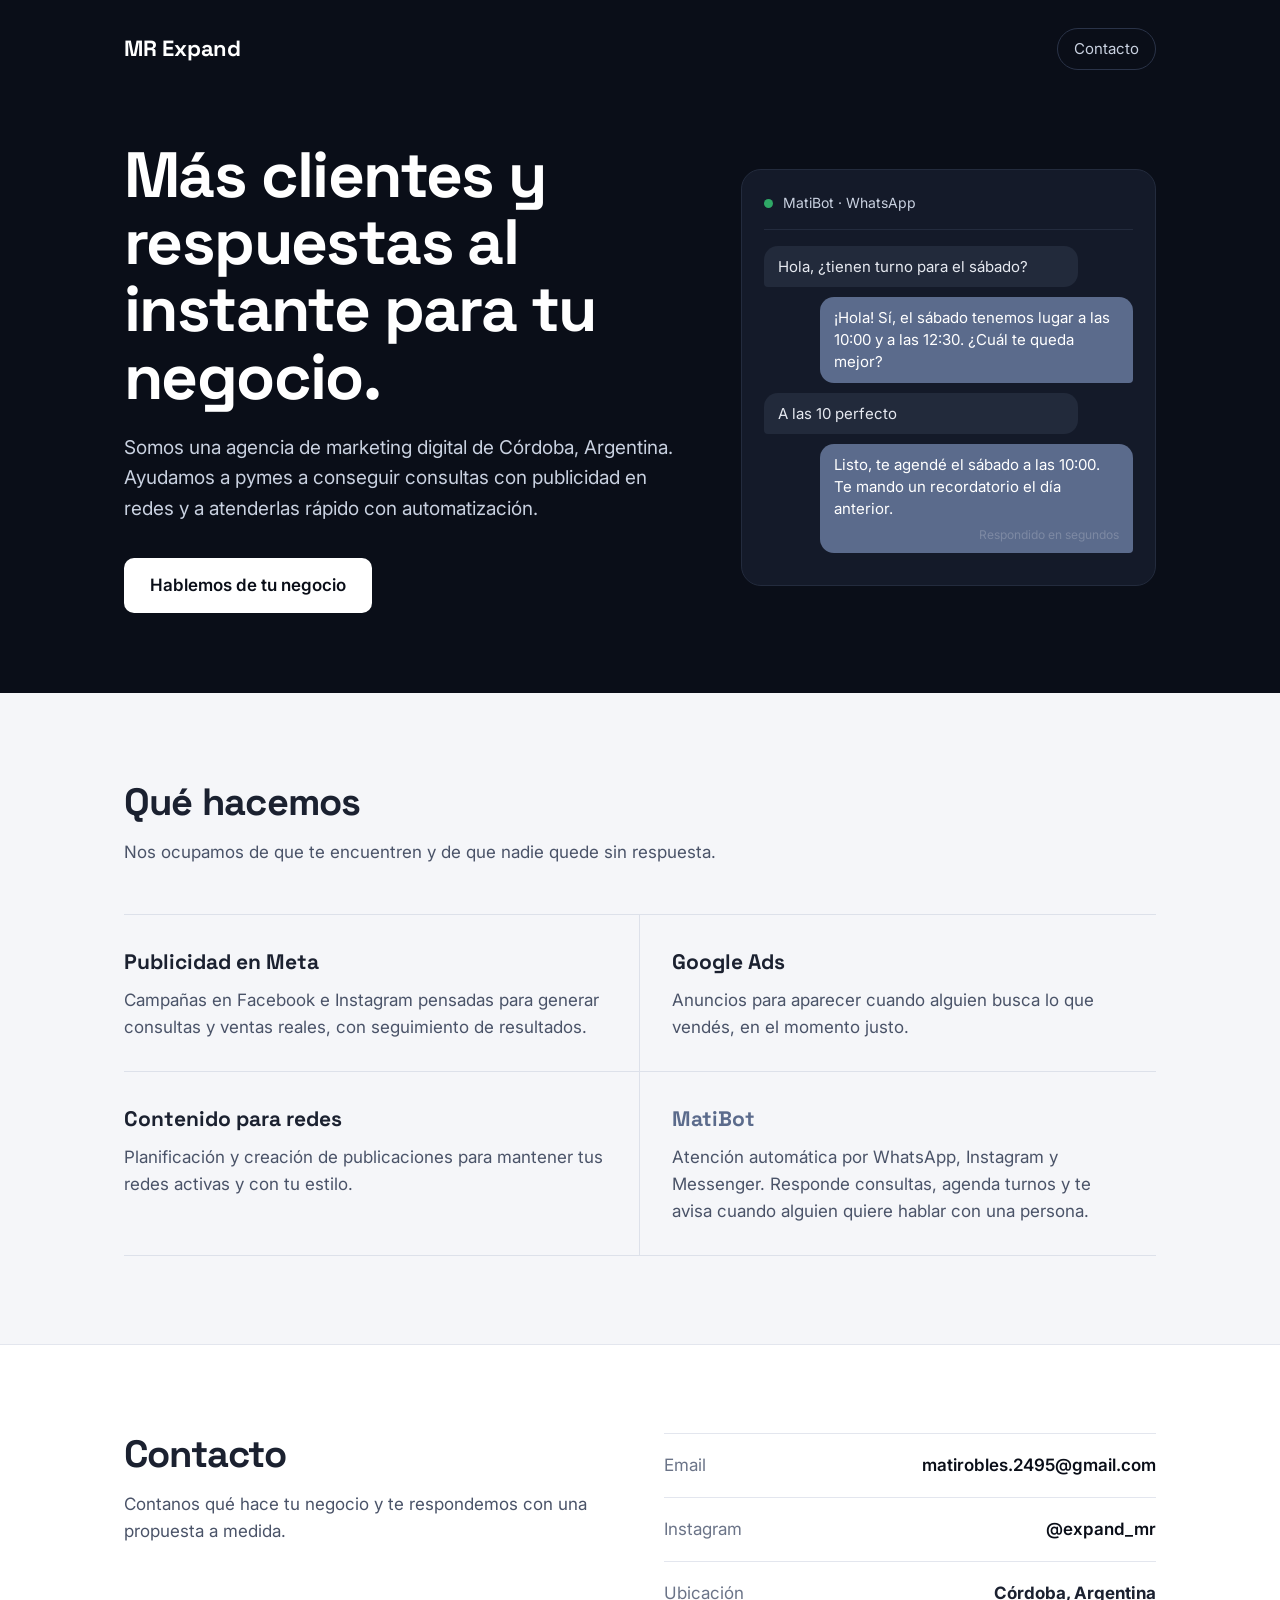
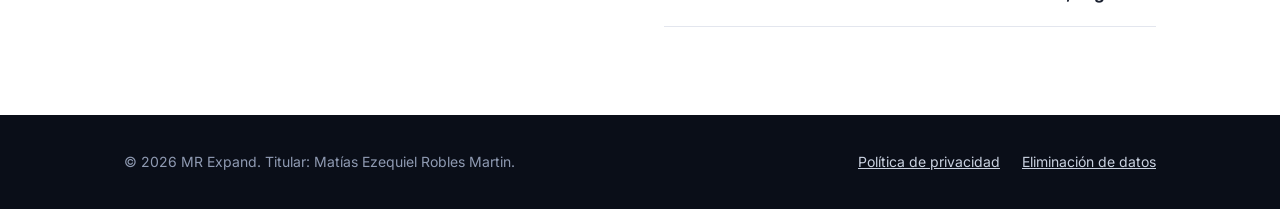
==== index.html @ cd3c4a33 "Rename index (2).html to index.html" ====
<!DOCTYPE html>
<html lang="es">
<head>
<meta charset="UTF-8">
<meta name="viewport" content="width=device-width, initial-scale=1">
<title>MR Expand · Marketing digital y automatización para pymes</title>
<meta name="description" content="MR Expand es una agencia de marketing digital en Córdoba, Argentina. Publicidad en Meta y Google, contenido para redes y MatiBot, atención automática por WhatsApp, Instagram y Messenger.">
<link rel="preconnect" href="https://fonts.googleapis.com">
<link rel="preconnect" href="https://fonts.gstatic.com" crossorigin>
<link href="https://fonts.googleapis.com/css2?family=Space+Grotesk:wght@500;700&family=Inter:wght@400;500;600&display=swap" rel="stylesheet">
<style>
  :root{
    --navy:#0A0E18;
    --navy-2:#141a29;
    --slate:#5B6B8C;
    --mist:#C9D1E0;
    --paper:#F5F6F9;
    --ink:#1B2130;
    --wa:#2FA866;
  }
  *{box-sizing:border-box;margin:0;padding:0}
  html{scroll-behavior:smooth}
  body{font-family:Inter,system-ui,-apple-system,"Segoe UI",sans-serif;color:var(--ink);background:var(--paper);line-height:1.6;font-size:17px}
  a{color:inherit}
  a:focus-visible{outline:2px solid var(--slate);outline-offset:3px;border-radius:4px}
  .wrap{max-width:1080px;margin:0 auto;padding:0 24px}

  /* Hero */
  header{background:var(--navy);color:#fff;padding:28px 0 80px}
  nav{display:flex;justify-content:space-between;align-items:center;margin-bottom:72px}
  .logo{font-family:"Space Grotesk",sans-serif;font-weight:700;font-size:22px;letter-spacing:-.01em;text-decoration:none}
  nav a.cta-small{font-size:15px;text-decoration:none;color:var(--mist);border:1px solid #2a3348;padding:8px 16px;border-radius:999px}
  nav a.cta-small:hover{color:#fff;border-color:var(--slate)}
  .hero{display:grid;grid-template-columns:1.15fr .85fr;gap:56px;align-items:center}
  h1{font-family:"Space Grotesk",sans-serif;font-weight:700;font-size:clamp(38px,5.6vw,64px);line-height:1.05;letter-spacing:-.025em;margin-bottom:22px}
  .lead{color:var(--mist);font-size:19px;max-width:34em;margin-bottom:34px}
  .btn{display:inline-block;background:#fff;color:var(--navy);text-decoration:none;font-weight:600;padding:14px 26px;border-radius:10px}
  .btn:hover{background:var(--mist)}

  /* Chat demo */
  .chat{background:var(--navy-2);border:1px solid #232b3d;border-radius:20px;padding:22px;font-size:15px}
  .chat-head{display:flex;align-items:center;gap:10px;padding-bottom:14px;margin-bottom:16px;border-bottom:1px solid #232b3d;color:var(--mist);font-size:14px}
  .dot{width:9px;height:9px;border-radius:50%;background:var(--wa)}
  .msg{max-width:85%;padding:10px 14px;border-radius:14px;margin-bottom:10px;line-height:1.45}
  .in{background:#222a3b;color:#e6e9f0;border-bottom-left-radius:4px}
  .out{background:var(--slate);color:#fff;margin-left:auto;border-bottom-right-radius:4px}
  .chat small{display:block;color:#7d89a3;font-size:12px;margin-top:6px;text-align:right}

  /* Sections */
  section{padding:88px 0}
  h2{font-family:"Space Grotesk",sans-serif;font-weight:700;font-size:clamp(28px,3.4vw,38px);letter-spacing:-.02em;line-height:1.15;margin-bottom:14px}
  .intro{color:#4a5368;max-width:38em;margin-bottom:48px}
  .services{display:grid;grid-template-columns:repeat(2,1fr);gap:0;border-top:1px solid #dde1ea}
  .service{padding:30px 32px 30px 0;border-bottom:1px solid #dde1ea}
  .service:nth-child(odd){border-right:1px solid #dde1ea}
  .service:nth-child(even){padding-left:32px}
  .service h3{font-family:"Space Grotesk",sans-serif;font-size:21px;font-weight:700;margin-bottom:8px}
  .service p{color:#4a5368;max-width:30em}
  .service.featured h3{color:var(--slate)}

  /* Contact */
  .contact{background:#fff;border-top:1px solid #e3e6ee}
  .contact-grid{display:grid;grid-template-columns:1fr 1fr;gap:48px;align-items:start}
  .channels{list-style:none}
  .channels li{padding:18px 0;border-bottom:1px solid #e3e6ee;display:flex;justify-content:space-between;gap:16px;flex-wrap:wrap}
  .channels li:first-child{border-top:1px solid #e3e6ee}
  .channels span{color:#6b7488}
  .channels a{font-weight:600;text-decoration:none;color:var(--navy)}
  .channels a:hover{text-decoration:underline}

  footer{background:var(--navy);color:#8f9ab2;padding:36px 0;font-size:14px}
  .foot{display:flex;justify-content:space-between;gap:20px;flex-wrap:wrap}
  footer a{color:var(--mist)}
  footer nav{margin:0;gap:22px}

  @media (max-width:820px){
    .hero,.contact-grid{grid-template-columns:1fr}
    .services{grid-template-columns:1fr}
    .service,.service:nth-child(even){padding:26px 0;border-right:none}
    header{padding-bottom:64px}
    nav{margin-bottom:48px}
    section{padding:64px 0}
  }
</style>
</head>
<body>

<header>
  <div class="wrap">
    <nav>
      <a class="logo" href="./">MR Expand</a>
      <a class="cta-small" href="#contacto">Contacto</a>
    </nav>
    <div class="hero">
      <div>
        <h1>Más clientes y respuestas al instante para tu negocio.</h1>
        <p class="lead">Somos una agencia de marketing digital de Córdoba, Argentina. Ayudamos a pymes a conseguir consultas con publicidad en redes y a atenderlas rápido con automatización.</p>
        <a class="btn" href="#contacto">Hablemos de tu negocio</a>
      </div>
      <div class="chat" aria-label="Ejemplo de conversación atendida por MatiBot">
        <div class="chat-head"><span class="dot"></span>MatiBot · WhatsApp</div>
        <div class="msg in">Hola, ¿tienen turno para el sábado?</div>
        <div class="msg out">¡Hola! Sí, el sábado tenemos lugar a las 10:00 y a las 12:30. ¿Cuál te queda mejor?</div>
        <div class="msg in">A las 10 perfecto</div>
        <div class="msg out">Listo, te agendé el sábado a las 10:00. Te mando un recordatorio el día anterior.<small>Respondido en segundos</small></div>
      </div>
    </div>
  </div>
</header>

<main>
  <section id="servicios">
    <div class="wrap">
      <h2>Qué hacemos</h2>
      <p class="intro">Nos ocupamos de que te encuentren y de que nadie quede sin respuesta.</p>
      <div class="services">
        <div class="service">
          <h3>Publicidad en Meta</h3>
          <p>Campañas en Facebook e Instagram pensadas para generar consultas y ventas reales, con seguimiento de resultados.</p>
        </div>
        <div class="service">
          <h3>Google Ads</h3>
          <p>Anuncios para aparecer cuando alguien busca lo que vendés, en el momento justo.</p>
        </div>
        <div class="service">
          <h3>Contenido para redes</h3>
          <p>Planificación y creación de publicaciones para mantener tus redes activas y con tu estilo.</p>
        </div>
        <div class="service featured">
          <h3>MatiBot</h3>
          <p>Atención automática por WhatsApp, Instagram y Messenger. Responde consultas, agenda turnos y te avisa cuando alguien quiere hablar con una persona.</p>
        </div>
      </div>
    </div>
  </section>

  <section class="contact" id="contacto">
    <div class="wrap contact-grid">
      <div>
        <h2>Contacto</h2>
        <p class="intro">Contanos qué hace tu negocio y te respondemos con una propuesta a medida.</p>
      </div>
      <ul class="channels">
        <li><span>Email</span><a href="mailto:matirobles.2495@gmail.com">matirobles.2495@gmail.com</a></li>
        <li><span>Instagram</span><a href="https://www.instagram.com/expand_mr/" target="_blank" rel="noopener">@expand_mr</a></li>
        <li><span>Ubicación</span><strong>Córdoba, Argentina</strong></li>
      </ul>
    </div>
  </section>
</main>

<footer>
  <div class="wrap foot">
    <span>© 2026 MR Expand. Titular: Matías Ezequiel Robles Martin.</span>
    <nav>
      <a href="privacidad.html">Política de privacidad</a>
      <a href="eliminacion-datos.html">Eliminación de datos</a>
    </nav>
  </div>
</footer>

</body>
</html>
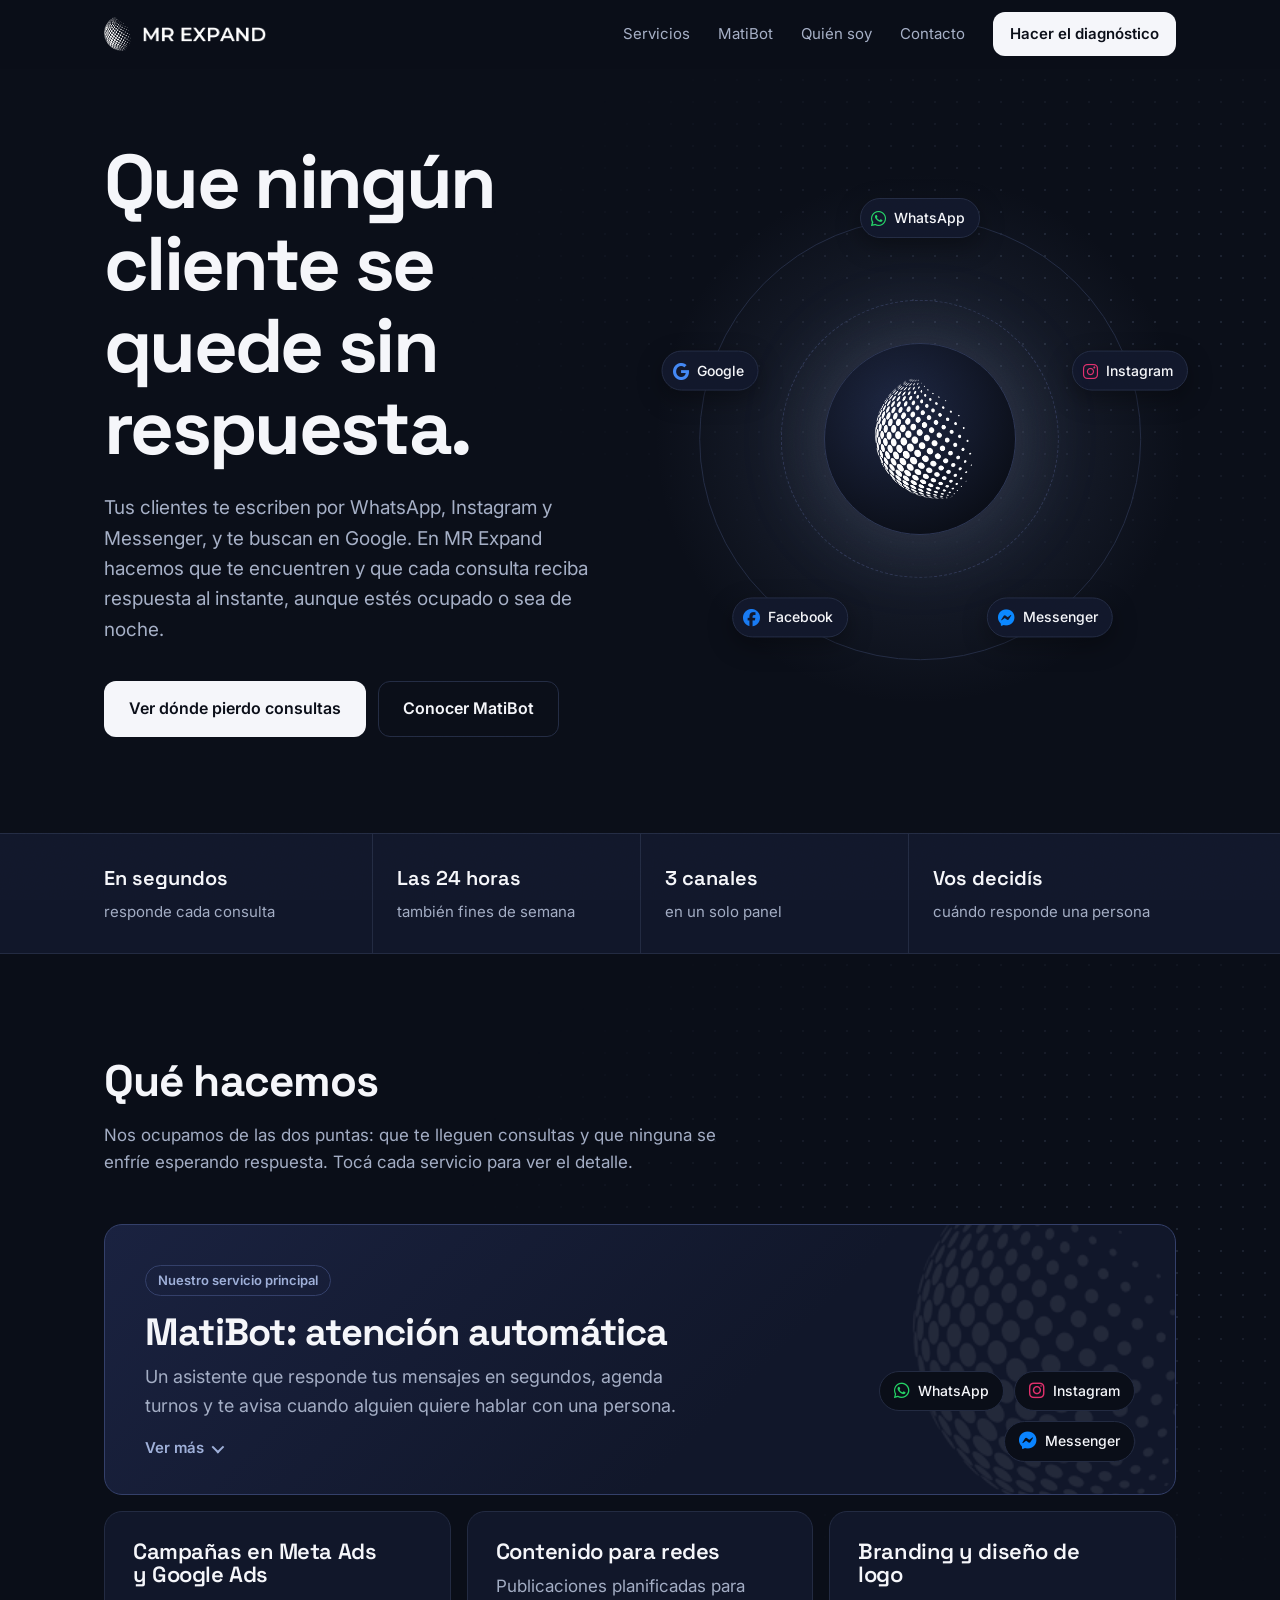
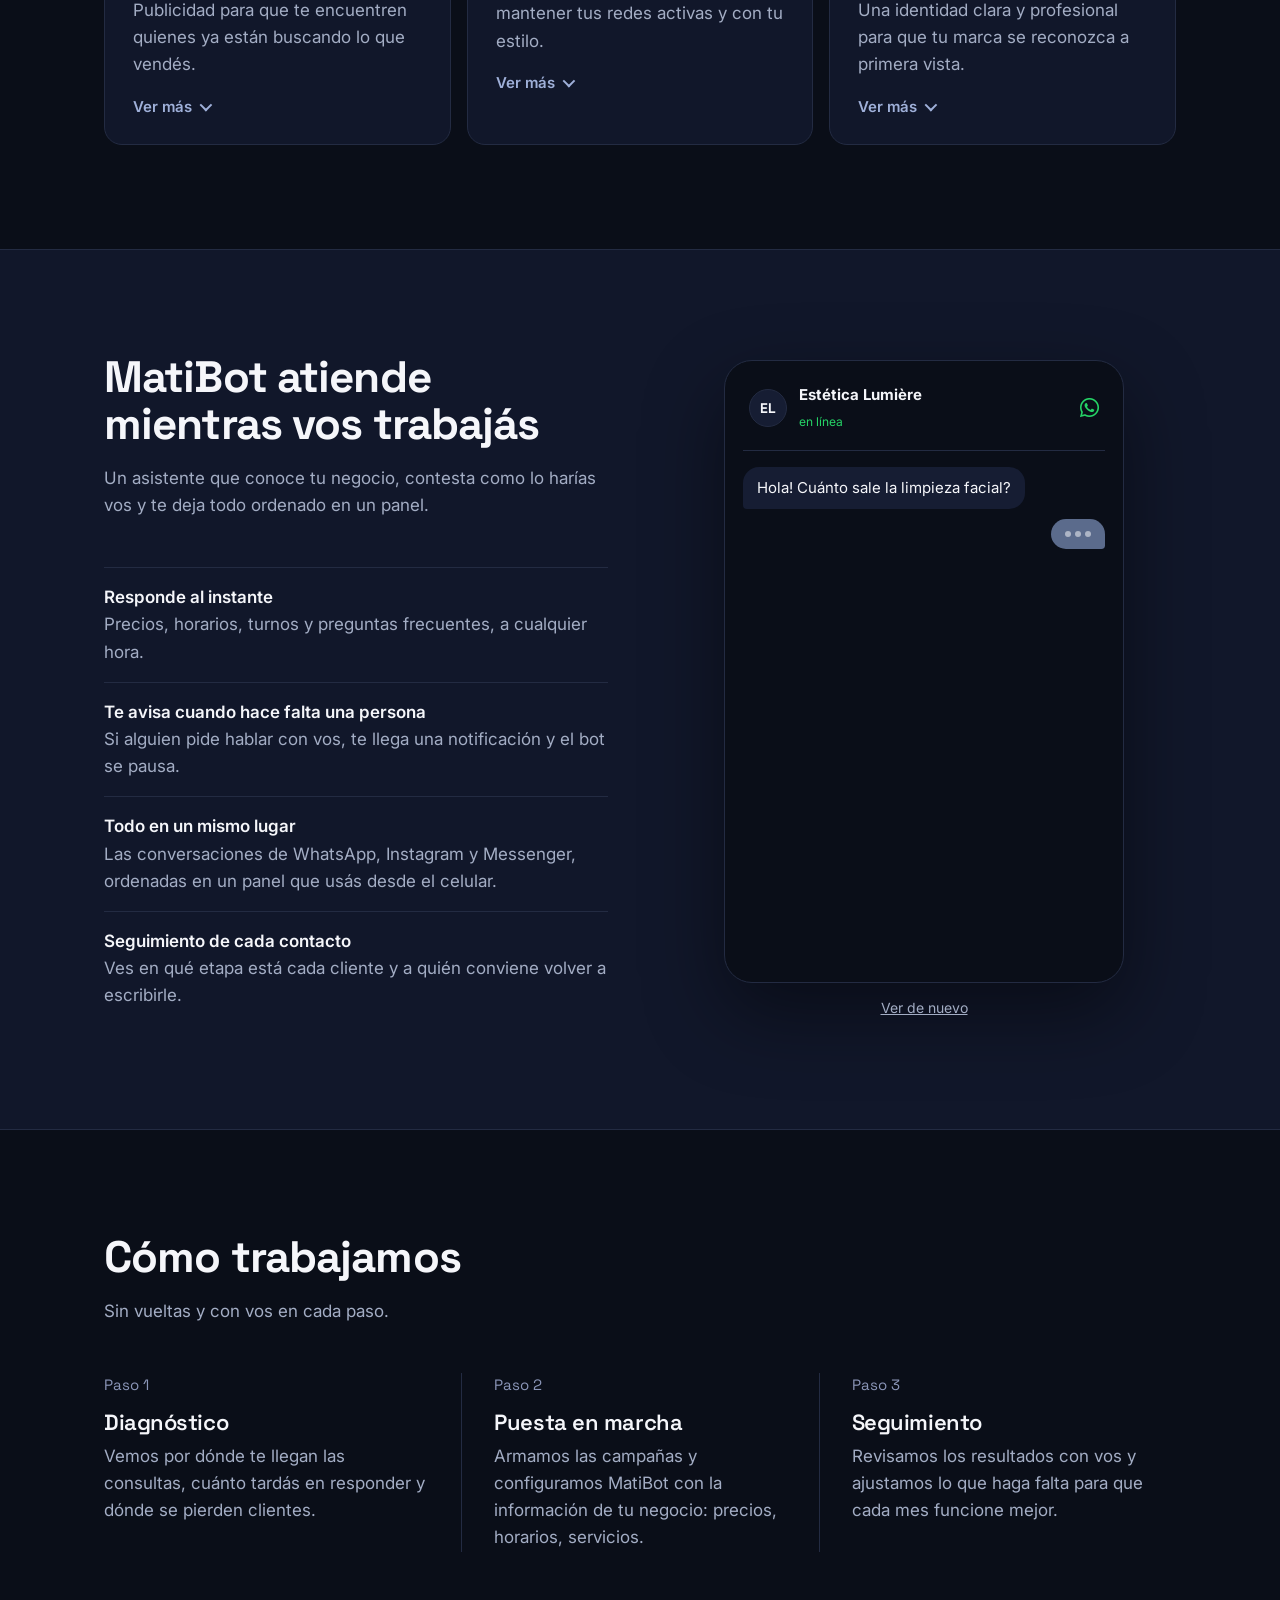
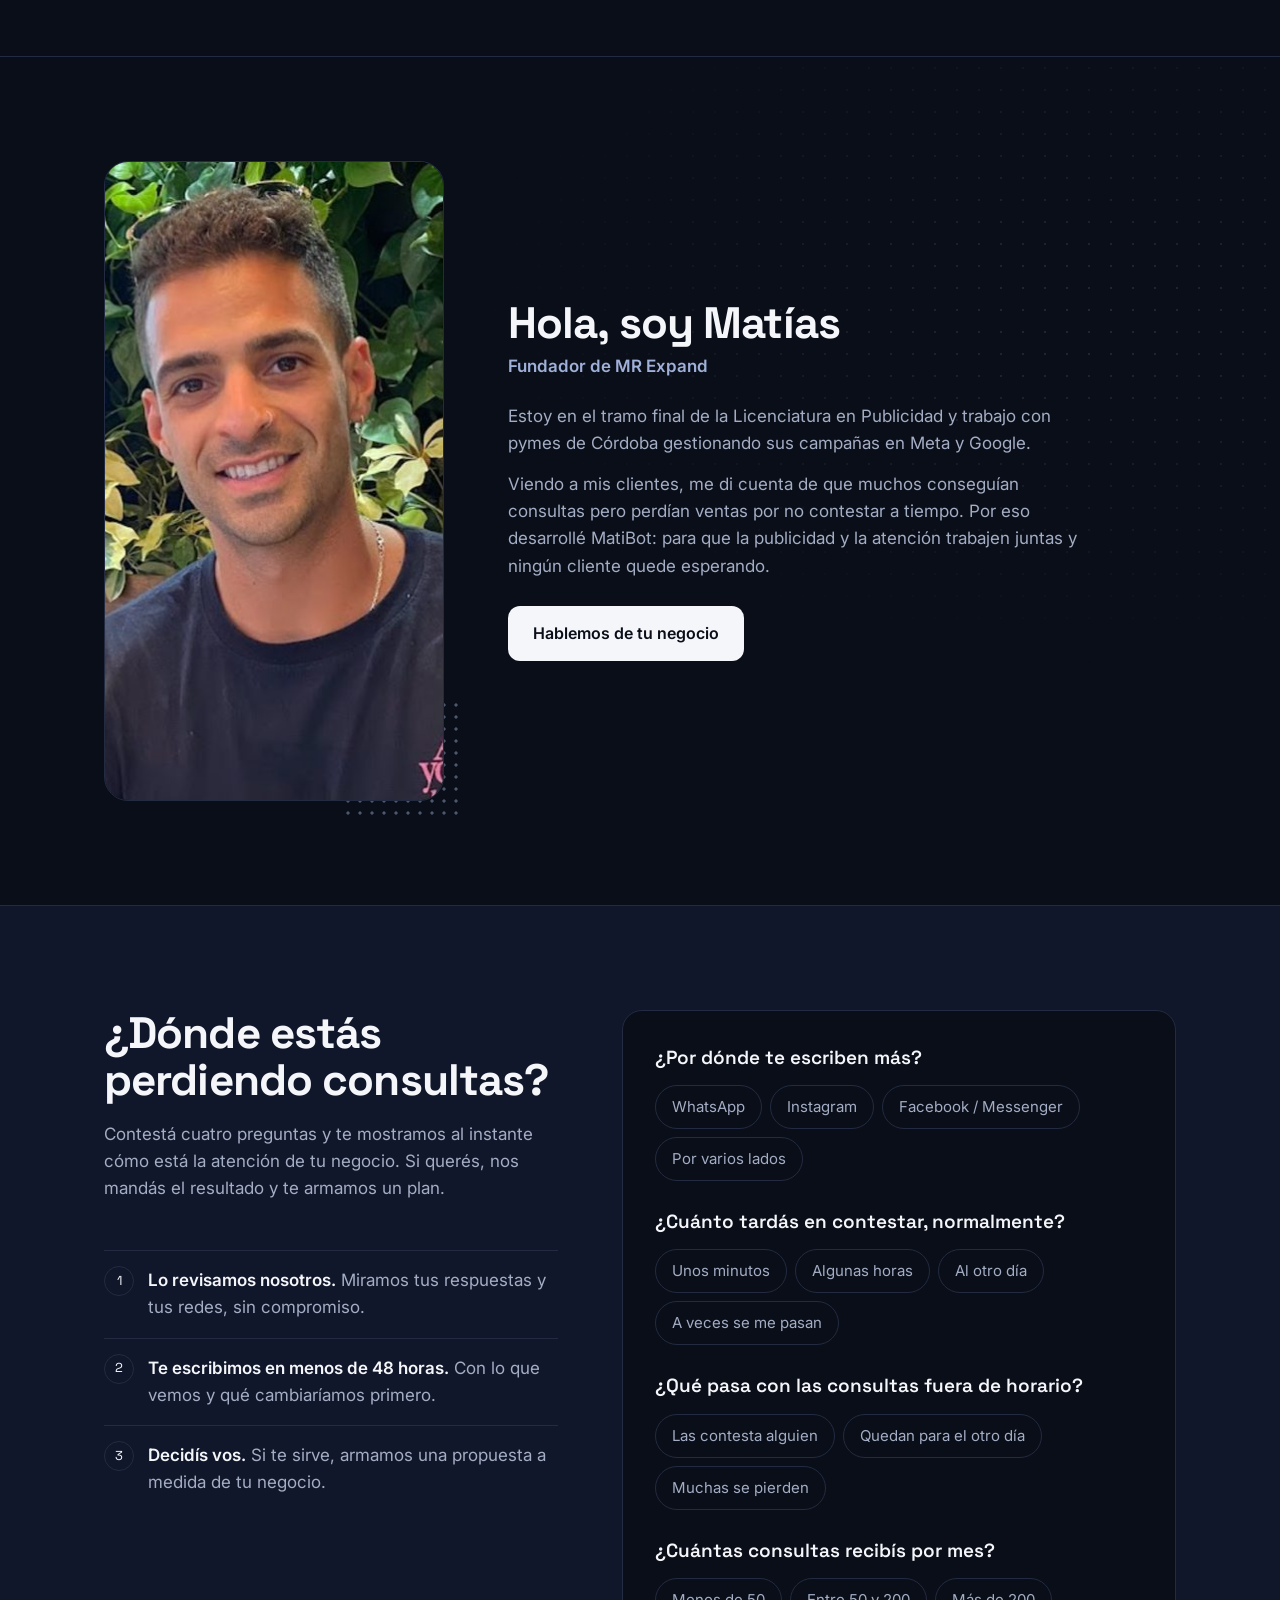
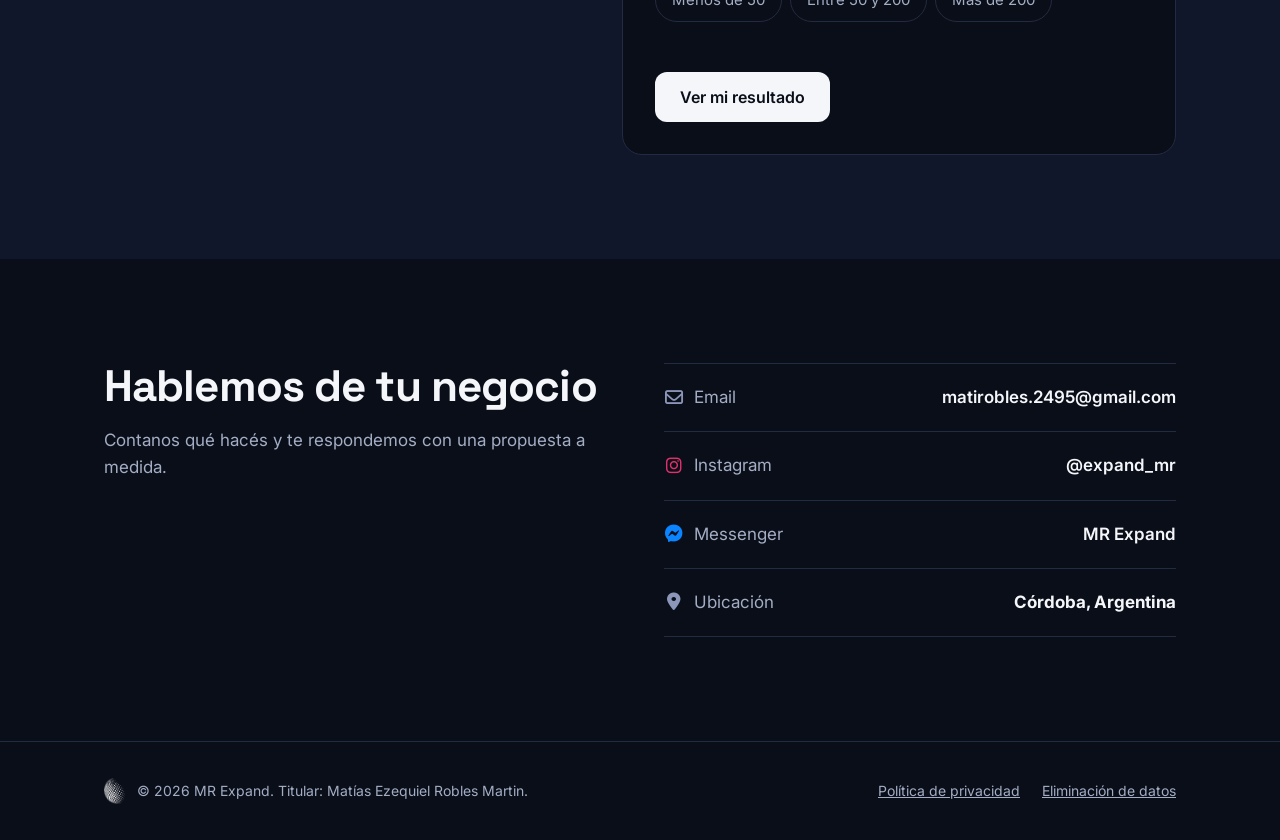
==== commit 3d6a7a19: "Add files via upload" ====
--- a/index.html
+++ b/index.html
@@ -2,162 +2,654 @@
 <html lang="es">
 <head>
 <meta charset="UTF-8">
-<meta name="viewport" content="width=device-width, initial-scale=1">
+<meta name="viewport" content="width=device-width, initial-scale=1, viewport-fit=cover">
 <title>MR Expand · Marketing digital y automatización para pymes</title>
-<meta name="description" content="MR Expand es una agencia de marketing digital en Córdoba, Argentina. Publicidad en Meta y Google, contenido para redes y MatiBot, atención automática por WhatsApp, Instagram y Messenger.">
+<meta name="description" content="MR Expand es una agencia de marketing digital en Córdoba, Argentina. MatiBot, atención automática por WhatsApp, Instagram y Messenger; campañas en Meta Ads y Google Ads; contenido para redes y branding.">
+<meta name="theme-color" content="#0A0E18">
+<link rel="icon" type="image/png" href="[data-uri]">
 <link rel="preconnect" href="https://fonts.googleapis.com">
 <link rel="preconnect" href="https://fonts.gstatic.com" crossorigin>
-<link href="https://fonts.googleapis.com/css2?family=Space+Grotesk:wght@500;700&family=Inter:wght@400;500;600&display=swap" rel="stylesheet">
+<link href="https://fonts.googleapis.com/css2?family=Space+Grotesk:wght@500;600;700&family=Inter:wght@400;500;600&display=swap" rel="stylesheet">
+<link rel="stylesheet" href="https://cdnjs.cloudflare.com/ajax/libs/font-awesome/6.5.2/css/all.min.css" crossorigin="anonymous" referrerpolicy="no-referrer">
 <style>
   :root{
-    --navy:#0A0E18;
-    --navy-2:#141a29;
+    color-scheme: dark;
+    --bg:#0A0E18;
+    --surface:#11172A;
+    --surface-2:#161D33;
+    --line:#232B42;
+    --text:#F5F6FA;
+    --muted:#A3ADC4;
     --slate:#5B6B8C;
-    --mist:#C9D1E0;
-    --paper:#F5F6F9;
-    --ink:#1B2130;
-    --wa:#2FA866;
+    --mist:#8B96B8;
+    --glow:#9FB0D9;
+    --wa:#25D366; --ig:#E1306C; --ms:#0A84FF; --fb:#1877F2; --gg:#4285F4;
+    --display:"Space Grotesk", "Helvetica Neue", Arial, sans-serif;
+    --body:Inter, system-ui, -apple-system, "Segoe UI", Roboto, sans-serif;
   }
   *{box-sizing:border-box;margin:0;padding:0}
-  html{scroll-behavior:smooth}
-  body{font-family:Inter,system-ui,-apple-system,"Segoe UI",sans-serif;color:var(--ink);background:var(--paper);line-height:1.6;font-size:17px}
+  html{scroll-behavior:smooth;scroll-padding-top:80px}
+  body{font-family:var(--body);background:var(--bg);color:var(--text);line-height:1.6;font-size:17px;
+    padding-bottom:env(safe-area-inset-bottom,0px);-webkit-font-smoothing:antialiased;position:relative}
+  /* Textura: grano muy fino sobre toda la página */
+  body::after{content:"";position:fixed;inset:0;pointer-events:none;z-index:100;opacity:.07;mix-blend-mode:overlay;
+    background-image:url("data:image/svg+xml,%3Csvg xmlns='http://www.w3.org/2000/svg' width='220' height='220'%3E%3Cfilter id='n'%3E%3CfeTurbulence type='fractalNoise' baseFrequency='.85' numOctaves='3' stitchTiles='stitch'/%3E%3CfeColorMatrix values='0 0 0 0 1 0 0 0 0 1 0 0 0 0 1 0 0 0 .9 0'/%3E%3C/filter%3E%3Crect width='100%25' height='100%25' filter='url(%23n)'/%3E%3C/svg%3E")}
+  /* Textura: trama de puntos, como el globo del logo */
+  .dots{position:relative}
+  .dots::before{content:"";position:absolute;inset:0;pointer-events:none;
+    background-image:radial-gradient(rgba(159,176,217,.16) 1px, transparent 1.3px);background-size:22px 22px;
+    -webkit-mask-image:radial-gradient(ellipse 70% 60% at 85% 30%, #000 0%, transparent 70%);
+            mask-image:radial-gradient(ellipse 70% 60% at 85% 30%, #000 0%, transparent 70%)}
+  .dots > .wrap{position:relative}
   a{color:inherit}
-  a:focus-visible{outline:2px solid var(--slate);outline-offset:3px;border-radius:4px}
-  .wrap{max-width:1080px;margin:0 auto;padding:0 24px}
+  :focus-visible{outline:2px solid var(--glow);outline-offset:3px;border-radius:6px}
+  .wrap{max-width:1120px;margin:0 auto;padding:0 24px}
+  h1,h2,h3{font-family:var(--display);letter-spacing:-.02em;line-height:1.08}
+  h2{font-size:clamp(30px,3.8vw,44px);font-weight:700;margin-bottom:16px;max-width:18ch}
+  .intro{color:var(--muted);max-width:36em;margin-bottom:48px}
+  section{padding:104px 0}
+
+  .btn{display:inline-flex;align-items:center;gap:10px;font-weight:600;font-size:16px;text-decoration:none;
+    padding:14px 24px;border-radius:12px;border:1px solid transparent;cursor:pointer;font-family:var(--body)}
+  .btn-primary{background:var(--text);color:var(--bg)}
+  .btn-primary:hover{background:#DCE2EF}
+  .btn-ghost{border-color:var(--line);color:var(--text);background:transparent}
+  .btn-ghost:hover{border-color:var(--mist)}
+
+  /* Barra superior */
+  .top{position:sticky;top:0;z-index:20;background:rgba(10,14,24,.82);backdrop-filter:blur(12px);
+    -webkit-backdrop-filter:blur(12px);border-bottom:1px solid transparent;padding-top:env(safe-area-inset-top,0px)}
+  .top.scrolled{border-bottom-color:var(--line)}
+  .top .wrap{display:flex;align-items:center;justify-content:space-between;height:68px;gap:20px}
+  .logo{display:flex;align-items:center;gap:12px;text-decoration:none}
+  .logo .g{height:34px;width:auto}
+  .logo .w{height:15px;width:auto}
+  .menu{display:flex;align-items:center;gap:28px;font-size:15px}
+  .menu a{text-decoration:none;color:var(--muted)}
+  .menu a:hover{color:var(--text)}
+  .menu .btn{padding:9px 16px;font-size:15px;color:var(--bg)}
+  @media (max-width:820px){.menu a:not(.btn){display:none}}
+  @media (max-width:420px){.logo .w{display:none}}
 
   /* Hero */
-  header{background:var(--navy);color:#fff;padding:28px 0 80px}
-  nav{display:flex;justify-content:space-between;align-items:center;margin-bottom:72px}
-  .logo{font-family:"Space Grotesk",sans-serif;font-weight:700;font-size:22px;letter-spacing:-.01em;text-decoration:none}
-  nav a.cta-small{font-size:15px;text-decoration:none;color:var(--mist);border:1px solid #2a3348;padding:8px 16px;border-radius:999px}
-  nav a.cta-small:hover{color:#fff;border-color:var(--slate)}
-  .hero{display:grid;grid-template-columns:1.15fr .85fr;gap:56px;align-items:center}
-  h1{font-family:"Space Grotesk",sans-serif;font-weight:700;font-size:clamp(38px,5.6vw,64px);line-height:1.05;letter-spacing:-.025em;margin-bottom:22px}
-  .lead{color:var(--mist);font-size:19px;max-width:34em;margin-bottom:34px}
-  .btn{display:inline-block;background:#fff;color:var(--navy);text-decoration:none;font-weight:600;padding:14px 26px;border-radius:10px}
-  .btn:hover{background:var(--mist)}
-
-  /* Chat demo */
-  .chat{background:var(--navy-2);border:1px solid #232b3d;border-radius:20px;padding:22px;font-size:15px}
-  .chat-head{display:flex;align-items:center;gap:10px;padding-bottom:14px;margin-bottom:16px;border-bottom:1px solid #232b3d;color:var(--mist);font-size:14px}
-  .dot{width:9px;height:9px;border-radius:50%;background:var(--wa)}
-  .msg{max-width:85%;padding:10px 14px;border-radius:14px;margin-bottom:10px;line-height:1.45}
-  .in{background:#222a3b;color:#e6e9f0;border-bottom-left-radius:4px}
-  .out{background:var(--slate);color:#fff;margin-left:auto;border-bottom-right-radius:4px}
-  .chat small{display:block;color:#7d89a3;font-size:12px;margin-top:6px;text-align:right}
-
-  /* Sections */
-  section{padding:88px 0}
-  h2{font-family:"Space Grotesk",sans-serif;font-weight:700;font-size:clamp(28px,3.4vw,38px);letter-spacing:-.02em;line-height:1.15;margin-bottom:14px}
-  .intro{color:#4a5368;max-width:38em;margin-bottom:48px}
-  .services{display:grid;grid-template-columns:repeat(2,1fr);gap:0;border-top:1px solid #dde1ea}
-  .service{padding:30px 32px 30px 0;border-bottom:1px solid #dde1ea}
-  .service:nth-child(odd){border-right:1px solid #dde1ea}
-  .service:nth-child(even){padding-left:32px}
-  .service h3{font-family:"Space Grotesk",sans-serif;font-size:21px;font-weight:700;margin-bottom:8px}
-  .service p{color:#4a5368;max-width:30em}
-  .service.featured h3{color:var(--slate)}
-
-  /* Contact */
-  .contact{background:#fff;border-top:1px solid #e3e6ee}
-  .contact-grid{display:grid;grid-template-columns:1fr 1fr;gap:48px;align-items:start}
+  .hero{padding:72px 0 96px;overflow:hidden}
+  .hero .wrap{display:grid;grid-template-columns:1fr 1fr;gap:48px;align-items:center}
+  .hero h1{font-size:clamp(42px,6vw,76px);font-weight:700;margin-bottom:24px;letter-spacing:-.035em}
+  .hero .lead{color:var(--muted);font-size:19px;max-width:30em;margin-bottom:36px}
+  .actions{display:flex;flex-wrap:wrap;gap:12px}
+
+  /* Órbita */
+  .orbit{--s:min(480px,84vw);width:var(--s);height:var(--s);position:relative;margin:0 auto}
+  .orbit::before{content:"";position:absolute;inset:-15%;border-radius:50%;
+    background:radial-gradient(circle, rgba(91,107,140,.28), transparent 60%)}
+  .ring{position:absolute;top:50%;left:50%;border:1px solid var(--line);border-radius:50%;transform:translate(-50%,-50%)}
+  .ring.r1{width:58%;height:58%;border-style:dashed;border-color:#2C3552}
+  .ring.r2{width:92%;height:92%}
+  .spin{position:absolute;inset:0;animation:spin 70s linear infinite}
+  .sat{position:absolute;top:50%;left:50%;width:0;height:0;
+    transform:rotate(var(--a)) translateX(calc(var(--s) * .46)) rotate(calc(var(--a) * -1))}
+  .keep{position:absolute;width:0;height:0;animation:spin 70s linear infinite reverse}
+  .chip{position:absolute;transform:translate(-50%,-50%);display:flex;align-items:center;gap:8px;white-space:nowrap;
+    background:var(--surface);border:1px solid var(--line);border-radius:999px;padding:8px 14px 8px 10px;
+    font-size:14px;font-weight:500;box-shadow:0 8px 24px rgba(0,0,0,.35)}
+  .chip i{color:var(--c);font-size:17px}
+  .hub{position:absolute;top:50%;left:50%;transform:translate(-50%,-50%);width:40%;aspect-ratio:1;border-radius:50%;
+    display:grid;place-items:center;background:radial-gradient(circle at 40% 35%, #1E2742, var(--bg) 75%);
+    border:1px solid #2C3552;box-shadow:0 0 90px rgba(159,176,217,.2)}
+  .hub img{width:52%;height:auto;margin-left:4%}
+  .pulse{position:absolute;top:50%;left:50%;width:40%;aspect-ratio:1;border-radius:50%;border:1px solid var(--glow);
+    transform:translate(-50%,-50%);opacity:0;animation:pulse 4s ease-out infinite}
+  @keyframes spin{to{transform:rotate(360deg)}}
+  @keyframes pulse{0%{opacity:.5;width:40%}100%{opacity:0;width:72%}}
+
+  /* Franja */
+  .facts{border-top:1px solid var(--line);border-bottom:1px solid var(--line);background:var(--surface)}
+  .facts .wrap{display:grid;grid-template-columns:repeat(4,1fr)}
+  .fact{padding:28px 24px;border-left:1px solid var(--line)}
+  .fact:first-child{border-left:none;padding-left:0}
+  .fact b{display:block;font-family:var(--display);font-size:20px;font-weight:600;margin-bottom:4px}
+  .fact span{color:var(--muted);font-size:15px}
+
+  /* Servicios */
+  .services{display:grid;grid-template-columns:repeat(3,1fr);gap:16px}
+  .service{background:var(--surface);border:1px solid var(--line);border-radius:18px}
+  .service[open]{border-color:#34406A}
+  .service summary{list-style:none;cursor:pointer;padding:28px 28px 24px;display:block;position:relative}
+  .service summary::-webkit-details-marker{display:none}
+  .service h3{font-size:22px;font-weight:600;margin-bottom:10px;padding-right:32px}
+  .service summary p{color:var(--muted)}
+  .more{display:inline-flex;align-items:center;gap:8px;margin-top:16px;color:var(--glow);font-weight:600;font-size:15px}
+  .more::after{content:"";width:7px;height:7px;border-right:2px solid currentColor;border-bottom:2px solid currentColor;
+    transform:rotate(45deg) translateY(-2px);transition:transform .25s}
+  .service[open] .more::after{transform:rotate(-135deg) translate(-2px,0)}
+  .service[open] .more span::before{content:"Ver menos"}
+  .service:not([open]) .more span::before{content:"Ver más"}
+  .detail{padding:0 28px 28px;color:var(--muted);border-top:1px solid var(--line);margin:0 28px;padding:22px 0 28px}
+  .detail p{margin-bottom:18px}
+  .nets{display:flex;flex-wrap:wrap;gap:10px}
+  .net{display:inline-flex;align-items:center;gap:8px;padding:8px 14px;border:1px solid var(--line);border-radius:999px;
+    background:var(--bg);color:var(--text);font-size:14px;font-weight:500}
+  .net i{font-size:18px;color:var(--c)}
+  .net.plain{color:var(--muted)}
+  .service.star{grid-column:1 / -1;background:linear-gradient(135deg,#1A2240 0%, var(--surface) 60%);border-color:#34406A;
+    position:relative;overflow:hidden}
+  .service.star::before{content:"";position:absolute;right:-60px;top:-60px;width:360px;height:360px;pointer-events:none;
+    background:url("[data-uri]") no-repeat center/contain;opacity:.08}
+  .service.star summary{padding:40px 40px 32px;display:grid;grid-template-columns:1.2fr .8fr;gap:32px;align-items:end}
+  .service.star h3{font-size:clamp(28px,3.2vw,38px);font-weight:700}
+  .service.star summary p{font-size:18px;max-width:34em}
+  .badge{display:inline-block;font-size:13px;font-weight:600;color:var(--glow);border:1px solid #34406A;border-radius:999px;
+    padding:4px 12px;margin-bottom:16px}
+  .star .nets{justify-content:flex-end}
+  .service.star .detail{margin:0 40px}
+
+  /* MatiBot */
+  .bot{background:var(--surface);border-top:1px solid var(--line);border-bottom:1px solid var(--line)}
+  .bot .wrap{display:grid;grid-template-columns:1fr 1fr;gap:64px;align-items:center}
+  .features{list-style:none;margin-top:8px}
+  .features li{padding:16px 0;border-top:1px solid var(--line);color:var(--muted)}
+  .features li b{color:var(--text);font-weight:600;display:block}
+  .phone{background:var(--bg);border:1px solid var(--line);border-radius:28px;padding:18px;max-width:400px;margin:0 auto;
+    box-shadow:0 30px 80px rgba(0,0,0,.45)}
+  .phone-head{display:flex;align-items:center;gap:12px;padding:4px 6px 16px;border-bottom:1px solid var(--line);margin-bottom:16px}
+  .avatar{width:38px;height:38px;border-radius:50%;background:var(--surface-2);display:grid;place-items:center;
+    font-family:var(--display);font-weight:700;font-size:14px;border:1px solid var(--line)}
+  .phone-head b{display:block;font-size:15px}
+  .phone-head small{color:var(--wa);font-size:12px}
+  .phone-head .fa-whatsapp{margin-left:auto;color:var(--wa);font-size:22px}
+  .thread{min-height:340px;display:flex;flex-direction:column;gap:10px;font-size:15px}
+  .msg{max-width:84%;padding:10px 14px;border-radius:16px;line-height:1.45}
+  .msg.in{background:var(--surface-2);border-bottom-left-radius:4px;align-self:flex-start}
+  .msg.out{background:var(--slate);border-bottom-right-radius:4px;align-self:flex-end}
+  .msg.note{align-self:center;background:transparent;border:1px dashed #3A4566;color:var(--muted);font-size:13px;text-align:center}
+  .typing{align-self:flex-end;display:flex;gap:4px;padding:12px 14px;background:var(--slate);border-radius:16px;border-bottom-right-radius:4px}
+  .typing i{width:6px;height:6px;border-radius:50%;background:#fff;opacity:.5;animation:blink 1s infinite}
+  .typing i:nth-child(2){animation-delay:.15s}.typing i:nth-child(3){animation-delay:.3s}
+  @keyframes blink{50%{opacity:1}}
+  .js .thread .msg{opacity:0;transform:translateY(6px);transition:opacity .35s, transform .35s}
+  .js .thread .msg.show{opacity:1;transform:none}
+  .replay{display:block;margin:14px auto 0;background:none;border:none;color:var(--muted);font:inherit;font-size:14px;cursor:pointer;text-decoration:underline}
+
+  /* Proceso */
+  .steps{display:grid;grid-template-columns:repeat(3,1fr)}
+  .step{padding:0 32px 0 0}
+  .step + .step{padding-left:32px;border-left:1px solid var(--line)}
+  .step em{font-style:normal;font-family:var(--display);color:var(--mist);font-size:15px;display:block;margin-bottom:14px}
+  .step h3{font-size:22px;font-weight:600;margin-bottom:8px}
+  .step p{color:var(--muted)}
+
+  /* Fundador */
+  .founder{border-top:1px solid var(--line)}
+  .founder .wrap{display:grid;grid-template-columns:340px 1fr;gap:64px;align-items:center}
+  .portrait{position:relative;width:100%;max-width:340px}
+  .portrait img{display:block;width:100%;aspect-ratio:1;object-fit:cover;border-radius:24px;border:1px solid var(--line)}
+  .portrait::after{content:"";position:absolute;right:-18px;bottom:-18px;width:120px;height:120px;z-index:-1;
+    background-image:radial-gradient(rgba(159,176,217,.45) 1.4px, transparent 1.8px);background-size:12px 12px}
+  .founder h2{margin-bottom:6px}
+  .role{color:var(--glow);font-weight:600;margin-bottom:22px}
+  .founder p.bio{color:var(--muted);max-width:34em;margin-bottom:14px}
+  .founder .actions{margin-top:26px}
+
+  /* Diagnóstico */
+  .diag{background:var(--surface);border-top:1px solid var(--line)}
+  .diag .wrap{display:grid;grid-template-columns:.9fr 1.1fr;gap:64px;align-items:start}
+  .after{list-style:none;margin-top:8px;counter-reset:a}
+  .after li{counter-increment:a;padding:16px 0 16px 44px;border-top:1px solid var(--line);position:relative;color:var(--muted)}
+  .after li::before{content:counter(a);position:absolute;left:0;top:15px;width:28px;height:28px;border-radius:50%;
+    border:1px solid var(--line);display:grid;place-items:center;font-size:13px;color:var(--text);font-family:var(--display)}
+  .after b{color:var(--text);font-weight:600}
+  .quiz{background:var(--bg);border:1px solid var(--line);border-radius:20px;padding:32px}
+  .q{border:none;margin-bottom:26px}
+  .q legend{font-family:var(--display);font-weight:600;font-size:19px;margin-bottom:12px}
+  .opts{display:flex;flex-wrap:wrap;gap:8px}
+  .opts label{position:relative}
+  .opts input{position:absolute;opacity:0;pointer-events:none}
+  .opts span{display:inline-block;padding:9px 16px;border:1px solid var(--line);border-radius:999px;font-size:15px;cursor:pointer;color:var(--muted)}
+  .opts span:hover{border-color:var(--mist);color:var(--text)}
+  .opts input:checked + span{background:var(--text);color:var(--bg);border-color:var(--text);font-weight:600}
+  .opts input:focus-visible + span{outline:2px solid var(--glow);outline-offset:2px}
+  .field{display:block;margin-bottom:22px}
+  .field span{display:block;font-family:var(--display);font-weight:600;font-size:19px;margin-bottom:10px}
+  .field input{width:100%;background:var(--surface);border:1px solid var(--line);border-radius:12px;padding:13px 14px;
+    color:var(--text);font:inherit;font-size:16px}
+  .field input:focus{outline:2px solid var(--glow);outline-offset:1px}
+  .err{color:#F0A0A0;font-size:14px;margin:-6px 0 16px;min-height:1em}
+  .result{display:none;margin-top:8px;border-top:1px solid var(--line);padding-top:24px}
+  .result.on{display:block}
+  .result h3{font-size:24px;font-weight:600;margin-bottom:10px}
+  .result p{color:var(--muted);margin-bottom:20px}
+  .meter{height:8px;border-radius:99px;background:var(--surface-2);overflow:hidden;margin-bottom:18px}
+  .meter i{display:block;height:100%;width:0;border-radius:99px;background:linear-gradient(90deg,var(--slate),var(--glow));transition:width .8s ease}
+
+  /* Contacto */
+  .contact .wrap{display:grid;grid-template-columns:1fr 1fr;gap:48px;align-items:start}
   .channels{list-style:none}
-  .channels li{padding:18px 0;border-bottom:1px solid #e3e6ee;display:flex;justify-content:space-between;gap:16px;flex-wrap:wrap}
-  .channels li:first-child{border-top:1px solid #e3e6ee}
-  .channels span{color:#6b7488}
-  .channels a{font-weight:600;text-decoration:none;color:var(--navy)}
+  .channels li{display:flex;justify-content:space-between;align-items:center;gap:16px;flex-wrap:wrap;padding:20px 0;border-bottom:1px solid var(--line)}
+  .channels li:first-child{border-top:1px solid var(--line)}
+  .channels span{color:var(--muted);display:inline-flex;align-items:center;gap:10px}
+  .channels span i{font-size:18px;color:var(--c,var(--mist));width:20px;text-align:center}
+  .channels a{font-weight:600;text-decoration:none}
   .channels a:hover{text-decoration:underline}
 
-  footer{background:var(--navy);color:#8f9ab2;padding:36px 0;font-size:14px}
-  .foot{display:flex;justify-content:space-between;gap:20px;flex-wrap:wrap}
-  footer a{color:var(--mist)}
-  footer nav{margin:0;gap:22px}
-
-  @media (max-width:820px){
-    .hero,.contact-grid{grid-template-columns:1fr}
+  footer{border-top:1px solid var(--line);padding:36px 0;font-size:14px;color:var(--muted)}
+  footer .wrap{display:flex;justify-content:space-between;align-items:center;gap:20px;flex-wrap:wrap}
+  footer .brand{display:flex;align-items:center;gap:12px}
+  footer .brand img{height:26px;width:auto}
+  footer nav{display:flex;gap:22px;flex-wrap:wrap}
+  footer a:hover{color:var(--text)}
+
+  @media (max-width:900px){
+    .hero .wrap,.bot .wrap,.diag .wrap,.contact .wrap,.founder .wrap{grid-template-columns:1fr}
+    .hero{padding-top:40px}
+    .orbit{--s:min(420px,88vw)}
+    .facts .wrap{grid-template-columns:1fr 1fr}
+    .fact{padding:22px 18px}
+    .fact:nth-child(odd){border-left:none;padding-left:0}
+    .fact:nth-child(n+3){border-top:1px solid var(--line)}
     .services{grid-template-columns:1fr}
-    .service,.service:nth-child(even){padding:26px 0;border-right:none}
-    header{padding-bottom:64px}
-    nav{margin-bottom:48px}
-    section{padding:64px 0}
+    .service.star summary{grid-template-columns:1fr;padding:28px}
+    .service.star .detail{margin:0 28px}
+    .star .nets{justify-content:flex-start}
+    .steps{grid-template-columns:1fr}
+    .step,.step + .step{padding:24px 0;border-left:none;border-top:1px solid var(--line)}
+    .founder .wrap{gap:40px}
+    .portrait{max-width:300px}
+    section{padding:72px 0}
+    .quiz{padding:24px}
+    .chip{font-size:13px;padding:6px 11px 6px 8px}
+  }
+  @media (prefers-reduced-motion:reduce){
+    html{scroll-behavior:auto}
+    .spin,.keep,.pulse,.typing i{animation:none}
+    .js .thread .msg{transition:none}
   }
 </style>
 </head>
 <body>
 
-<header>
+<header class="top" id="top">
   <div class="wrap">
-    <nav>
-      <a class="logo" href="./">MR Expand</a>
-      <a class="cta-small" href="#contacto">Contacto</a>
+    <a class="logo" href="./" aria-label="MR Expand, inicio">
+      <img class="g" src="[data-uri]" alt="">
+      <img class="w" src="[data-uri]" alt="MR Expand">
+    </a>
+    <nav class="menu" aria-label="Principal">
+      <a href="#servicios">Servicios</a>
+      <a href="#matibot">MatiBot</a>
+      <a href="#nosotros">Quién soy</a>
+      <a href="#contacto">Contacto</a>
+      <a class="btn btn-primary" href="#diagnostico">Hacer el diagnóstico</a>
     </nav>
-    <div class="hero">
-      <div>
-        <h1>Más clientes y respuestas al instante para tu negocio.</h1>
-        <p class="lead">Somos una agencia de marketing digital de Córdoba, Argentina. Ayudamos a pymes a conseguir consultas con publicidad en redes y a atenderlas rápido con automatización.</p>
-        <a class="btn" href="#contacto">Hablemos de tu negocio</a>
-      </div>
-      <div class="chat" aria-label="Ejemplo de conversación atendida por MatiBot">
-        <div class="chat-head"><span class="dot"></span>MatiBot · WhatsApp</div>
-        <div class="msg in">Hola, ¿tienen turno para el sábado?</div>
-        <div class="msg out">¡Hola! Sí, el sábado tenemos lugar a las 10:00 y a las 12:30. ¿Cuál te queda mejor?</div>
-        <div class="msg in">A las 10 perfecto</div>
-        <div class="msg out">Listo, te agendé el sábado a las 10:00. Te mando un recordatorio el día anterior.<small>Respondido en segundos</small></div>
-      </div>
-    </div>
   </div>
 </header>
 
 <main>
-  <section id="servicios">
-    <div class="wrap">
-      <h2>Qué hacemos</h2>
-      <p class="intro">Nos ocupamos de que te encuentren y de que nadie quede sin respuesta.</p>
+  <section class="hero dots" aria-labelledby="titulo">
+    <div class="wrap">
+      <div>
+        <h1 id="titulo">Que ningún cliente se quede sin respuesta.</h1>
+        <p class="lead">Tus clientes te escriben por WhatsApp, Instagram y Messenger, y te buscan en Google. En MR Expand hacemos que te encuentren y que cada consulta reciba respuesta al instante, aunque estés ocupado o sea de noche.</p>
+        <div class="actions">
+          <a class="btn btn-primary" href="#diagnostico">Ver dónde pierdo consultas</a>
+          <a class="btn btn-ghost" href="#matibot">Conocer MatiBot</a>
+        </div>
+      </div>
+
+      <div class="orbit" role="img" aria-label="MR Expand al centro, conectado con WhatsApp, Instagram, Messenger, Facebook y Google">
+        <div class="ring r2"></div>
+        <div class="ring r1"></div>
+        <div class="pulse"></div>
+        <div class="spin" aria-hidden="true">
+          <div class="sat" style="--a:-90deg"><div class="keep"><div class="chip" style="--c:var(--wa)"><i class="fa-brands fa-whatsapp"></i>WhatsApp</div></div></div>
+          <div class="sat" style="--a:-18deg"><div class="keep"><div class="chip" style="--c:var(--ig)"><i class="fa-brands fa-instagram"></i>Instagram</div></div></div>
+          <div class="sat" style="--a:54deg"><div class="keep"><div class="chip" style="--c:var(--ms)"><i class="fa-brands fa-facebook-messenger"></i>Messenger</div></div></div>
+          <div class="sat" style="--a:126deg"><div class="keep"><div class="chip" style="--c:var(--fb)"><i class="fa-brands fa-facebook"></i>Facebook</div></div></div>
+          <div class="sat" style="--a:198deg"><div class="keep"><div class="chip" style="--c:var(--gg)"><i class="fa-brands fa-google"></i>Google</div></div></div>
+        </div>
+        <div class="hub" aria-hidden="true"><img src="[data-uri]" alt=""></div>
+      </div>
+    </div>
+  </section>
+
+  <div class="facts">
+    <div class="wrap">
+      <div class="fact"><b>En segundos</b><span>responde cada consulta</span></div>
+      <div class="fact"><b>Las 24 horas</b><span>también fines de semana</span></div>
+      <div class="fact"><b>3 canales</b><span>en un solo panel</span></div>
+      <div class="fact"><b>Vos decidís</b><span>cuándo responde una persona</span></div>
+    </div>
+  </div>
+
+  <section id="servicios" class="dots" aria-labelledby="t-servicios">
+    <div class="wrap">
+      <h2 id="t-servicios">Qué hacemos</h2>
+      <p class="intro">Nos ocupamos de las dos puntas: que te lleguen consultas y que ninguna se enfríe esperando respuesta. Tocá cada servicio para ver el detalle.</p>
       <div class="services">
-        <div class="service">
-          <h3>Publicidad en Meta</h3>
-          <p>Campañas en Facebook e Instagram pensadas para generar consultas y ventas reales, con seguimiento de resultados.</p>
-        </div>
-        <div class="service">
-          <h3>Google Ads</h3>
-          <p>Anuncios para aparecer cuando alguien busca lo que vendés, en el momento justo.</p>
-        </div>
-        <div class="service">
-          <h3>Contenido para redes</h3>
-          <p>Planificación y creación de publicaciones para mantener tus redes activas y con tu estilo.</p>
-        </div>
-        <div class="service featured">
-          <h3>MatiBot</h3>
-          <p>Atención automática por WhatsApp, Instagram y Messenger. Responde consultas, agenda turnos y te avisa cuando alguien quiere hablar con una persona.</p>
-        </div>
+
+        <details class="service star">
+          <summary>
+            <div>
+              <span class="badge">Nuestro servicio principal</span>
+              <h3>MatiBot: atención automática</h3>
+              <p>Un asistente que responde tus mensajes en segundos, agenda turnos y te avisa cuando alguien quiere hablar con una persona.</p>
+              <span class="more"><span></span></span>
+            </div>
+            <div class="nets" aria-label="Canales">
+              <span class="net" style="--c:var(--wa)"><i class="fa-brands fa-whatsapp"></i>WhatsApp</span>
+              <span class="net" style="--c:var(--ig)"><i class="fa-brands fa-instagram"></i>Instagram</span>
+              <span class="net" style="--c:var(--ms)"><i class="fa-brands fa-facebook-messenger"></i>Messenger</span>
+            </div>
+          </summary>
+          <div class="detail">
+            <p>Lo configuramos con la información de tu negocio: precios, horarios, servicios y la forma en que hablás con tus clientes. Responde preguntas frecuentes, toma datos, agenda turnos y manda recordatorios. Todas las conversaciones quedan ordenadas en un panel que usás desde el celular, y cuando alguien pide hablar con una persona, el bot se pausa y te llega un aviso.</p>
+            <a class="btn btn-ghost" href="#matibot">Ver una conversación de ejemplo</a>
+          </div>
+        </details>
+
+        <details class="service">
+          <summary>
+            <h3>Campañas en Meta Ads y Google Ads</h3>
+            <p>Publicidad para que te encuentren quienes ya están buscando lo que vendés.</p>
+            <span class="more"><span></span></span>
+          </summary>
+          <div class="detail">
+            <p>Armamos y gestionamos campañas pensadas para generar consultas y ventas reales, no solo likes. Definimos el público, creamos los anuncios, medimos los resultados y ajustamos cada semana.</p>
+            <div class="nets">
+              <span class="net" style="--c:var(--fb)"><i class="fa-brands fa-facebook"></i>Facebook</span>
+              <span class="net" style="--c:var(--ig)"><i class="fa-brands fa-instagram"></i>Instagram</span>
+              <span class="net" style="--c:var(--gg)"><i class="fa-brands fa-google"></i>Google</span>
+            </div>
+          </div>
+        </details>
+
+        <details class="service">
+          <summary>
+            <h3>Contenido para redes</h3>
+            <p>Publicaciones planificadas para mantener tus redes activas y con tu estilo.</p>
+            <span class="more"><span></span></span>
+          </summary>
+          <div class="detail">
+            <p>Armamos un calendario de publicaciones, diseñamos las piezas y escribimos los textos, para que tus redes muestren lo que hacés de forma constante y profesional.</p>
+            <div class="nets">
+              <span class="net" style="--c:var(--ig)"><i class="fa-brands fa-instagram"></i>Instagram</span>
+              <span class="net" style="--c:var(--fb)"><i class="fa-brands fa-facebook"></i>Facebook</span>
+            </div>
+          </div>
+        </details>
+
+        <details class="service">
+          <summary>
+            <h3>Branding y diseño de logo</h3>
+            <p>Una identidad clara y profesional para que tu marca se reconozca a primera vista.</p>
+            <span class="more"><span></span></span>
+          </summary>
+          <div class="detail">
+            <p>Diseñamos tu logo y definimos colores y tipografías, con las aplicaciones que vas a usar todos los días: perfil de redes, portadas, tarjetas y plantillas.</p>
+            <div class="nets">
+              <span class="net plain"><i class="fa-solid fa-pen-nib" style="color:var(--glow)"></i>Logo</span>
+              <span class="net plain"><i class="fa-solid fa-palette" style="color:var(--glow)"></i>Colores y tipografías</span>
+              <span class="net plain"><i class="fa-solid fa-id-card" style="color:var(--glow)"></i>Aplicaciones</span>
+            </div>
+          </div>
+        </details>
+
       </div>
     </div>
   </section>
 
-  <section class="contact" id="contacto">
-    <div class="wrap contact-grid">
+  <section class="bot" id="matibot" aria-labelledby="t-bot">
+    <div class="wrap">
       <div>
-        <h2>Contacto</h2>
-        <p class="intro">Contanos qué hace tu negocio y te respondemos con una propuesta a medida.</p>
+        <h2 id="t-bot">MatiBot atiende mientras vos trabajás</h2>
+        <p class="intro">Un asistente que conoce tu negocio, contesta como lo harías vos y te deja todo ordenado en un panel.</p>
+        <ul class="features">
+          <li><b>Responde al instante</b>Precios, horarios, turnos y preguntas frecuentes, a cualquier hora.</li>
+          <li><b>Te avisa cuando hace falta una persona</b>Si alguien pide hablar con vos, te llega una notificación y el bot se pausa.</li>
+          <li><b>Todo en un mismo lugar</b>Las conversaciones de WhatsApp, Instagram y Messenger, ordenadas en un panel que usás desde el celular.</li>
+          <li><b>Seguimiento de cada contacto</b>Ves en qué etapa está cada cliente y a quién conviene volver a escribirle.</li>
+        </ul>
+      </div>
+
+      <div>
+        <div class="phone" aria-label="Ejemplo de conversación atendida por MatiBot">
+          <div class="phone-head">
+            <div class="avatar" aria-hidden="true">EL</div>
+            <div><b>Estética Lumière</b><small>en línea</small></div>
+            <i class="fa-brands fa-whatsapp" aria-hidden="true"></i>
+          </div>
+          <div class="thread" id="thread">
+            <div class="msg in">Hola! Cuánto sale la limpieza facial?</div>
+            <div class="msg out">¡Hola! La limpieza facial profunda sale $25.000 y dura una hora. ¿Querés que te reserve un turno?</div>
+            <div class="msg in">Sí, el sábado a la mañana puede ser?</div>
+            <div class="msg out">El sábado tengo lugar a las 10:00 y a las 11:30. ¿Cuál te queda mejor?</div>
+            <div class="msg in">10 perfecto</div>
+            <div class="msg out">Listo, te agendé el sábado a las 10:00. El viernes te mando un recordatorio.</div>
+            <div class="msg note">23:47 · Respondido en segundos, sin que nadie esté conectado</div>
+          </div>
+        </div>
+        <button class="replay" id="replay" type="button" hidden>Ver de nuevo</button>
+      </div>
+    </div>
+  </section>
+
+  <section aria-labelledby="t-proceso">
+    <div class="wrap">
+      <h2 id="t-proceso">Cómo trabajamos</h2>
+      <p class="intro">Sin vueltas y con vos en cada paso.</p>
+      <div class="steps">
+        <div class="step">
+          <em>Paso 1</em>
+          <h3>Diagnóstico</h3>
+          <p>Vemos por dónde te llegan las consultas, cuánto tardás en responder y dónde se pierden clientes.</p>
+        </div>
+        <div class="step">
+          <em>Paso 2</em>
+          <h3>Puesta en marcha</h3>
+          <p>Armamos las campañas y configuramos MatiBot con la información de tu negocio: precios, horarios, servicios.</p>
+        </div>
+        <div class="step">
+          <em>Paso 3</em>
+          <h3>Seguimiento</h3>
+          <p>Revisamos los resultados con vos y ajustamos lo que haga falta para que cada mes funcione mejor.</p>
+        </div>
+      </div>
+    </div>
+  </section>
+
+  <section class="founder dots" id="nosotros" aria-labelledby="t-founder">
+    <div class="wrap">
+      <div class="portrait"><img src="[data-uri]" alt="Matías Robles, fundador de MR Expand" width="640" height="640" loading="lazy"></div>
+      <div>
+        <h2 id="t-founder">Hola, soy Matías</h2>
+        <p class="role">Fundador de MR Expand</p>
+        <p class="bio">Estoy en el tramo final de la Licenciatura en Publicidad y trabajo con pymes de Córdoba gestionando sus campañas en Meta y Google.</p>
+        <p class="bio">Viendo a mis clientes, me di cuenta de que muchos conseguían consultas pero perdían ventas por no contestar a tiempo. Por eso desarrollé MatiBot: para que la publicidad y la atención trabajen juntas y ningún cliente quede esperando.</p>
+        <div class="actions">
+          <a class="btn btn-primary" href="#contacto">Hablemos de tu negocio</a>
+        </div>
+      </div>
+    </div>
+  </section>
+
+  <section class="diag" id="diagnostico" aria-labelledby="t-diag">
+    <div class="wrap">
+      <div>
+        <h2 id="t-diag">¿Dónde estás perdiendo consultas?</h2>
+        <p class="intro">Contestá cuatro preguntas y te mostramos al instante cómo está la atención de tu negocio. Si querés, nos mandás el resultado y te armamos un plan.</p>
+        <ul class="after" aria-label="Qué pasa después de enviarlo">
+          <li><b>Lo revisamos nosotros.</b> Miramos tus respuestas y tus redes, sin compromiso.</li>
+          <li><b>Te escribimos en menos de 48 horas.</b> Con lo que vemos y qué cambiaríamos primero.</li>
+          <li><b>Decidís vos.</b> Si te sirve, armamos una propuesta a medida de tu negocio.</li>
+        </ul>
+      </div>
+
+      <form class="quiz" id="quiz" novalidate>
+        <fieldset class="q">
+          <legend>¿Por dónde te escriben más?</legend>
+          <div class="opts">
+            <label><input type="radio" name="canal" value="WhatsApp"><span>WhatsApp</span></label>
+            <label><input type="radio" name="canal" value="Instagram"><span>Instagram</span></label>
+            <label><input type="radio" name="canal" value="Facebook / Messenger"><span>Facebook / Messenger</span></label>
+            <label><input type="radio" name="canal" value="Por varios lados"><span>Por varios lados</span></label>
+          </div>
+        </fieldset>
+        <fieldset class="q">
+          <legend>¿Cuánto tardás en contestar, normalmente?</legend>
+          <div class="opts">
+            <label><input type="radio" name="tiempo" value="0" data-t="Unos minutos"><span>Unos minutos</span></label>
+            <label><input type="radio" name="tiempo" value="1" data-t="Algunas horas"><span>Algunas horas</span></label>
+            <label><input type="radio" name="tiempo" value="2" data-t="Al otro día"><span>Al otro día</span></label>
+            <label><input type="radio" name="tiempo" value="3" data-t="A veces se me pasan"><span>A veces se me pasan</span></label>
+          </div>
+        </fieldset>
+        <fieldset class="q">
+          <legend>¿Qué pasa con las consultas fuera de horario?</legend>
+          <div class="opts">
+            <label><input type="radio" name="noche" value="0" data-t="Las contesta alguien"><span>Las contesta alguien</span></label>
+            <label><input type="radio" name="noche" value="2" data-t="Quedan para el otro día"><span>Quedan para el otro día</span></label>
+            <label><input type="radio" name="noche" value="3" data-t="Muchas se pierden"><span>Muchas se pierden</span></label>
+          </div>
+        </fieldset>
+        <fieldset class="q">
+          <legend>¿Cuántas consultas recibís por mes?</legend>
+          <div class="opts">
+            <label><input type="radio" name="volumen" value="0" data-t="Menos de 50"><span>Menos de 50</span></label>
+            <label><input type="radio" name="volumen" value="1" data-t="Entre 50 y 200"><span>Entre 50 y 200</span></label>
+            <label><input type="radio" name="volumen" value="2" data-t="Más de 200"><span>Más de 200</span></label>
+          </div>
+        </fieldset>
+        <p class="err" id="err" role="alert"></p>
+        <button class="btn btn-primary" type="submit">Ver mi resultado</button>
+
+        <div class="result" id="result" aria-live="polite">
+          <div class="meter" aria-hidden="true"><i id="meter"></i></div>
+          <h3 id="r-title"></h3>
+          <p id="r-text"></p>
+          <label class="field"><span>¿Cómo se llama tu negocio?</span><input id="negocio" type="text" autocomplete="organization" placeholder="Ej.: Estética Lumière"></label>
+          <div class="actions">
+            <a class="btn btn-primary" id="send" href="#">Enviar mi diagnóstico por mail</a>
+            <a class="btn btn-ghost" href="https://m.me/671907219344800" target="_blank" rel="noopener"><i class="fa-brands fa-facebook-messenger"></i>Escribirnos por Messenger</a>
+          </div>
+        </div>
+      </form>
+    </div>
+  </section>
+
+  <section class="contact" id="contacto" aria-labelledby="t-contacto">
+    <div class="wrap">
+      <div>
+        <h2 id="t-contacto">Hablemos de tu negocio</h2>
+        <p class="intro">Contanos qué hacés y te respondemos con una propuesta a medida.</p>
       </div>
       <ul class="channels">
-        <li><span>Email</span><a href="mailto:matirobles.2495@gmail.com">matirobles.2495@gmail.com</a></li>
-        <li><span>Instagram</span><a href="https://www.instagram.com/expand_mr/" target="_blank" rel="noopener">@expand_mr</a></li>
-        <li><span>Ubicación</span><strong>Córdoba, Argentina</strong></li>
+        <li><span><i class="fa-regular fa-envelope"></i>Email</span><a href="mailto:matirobles.2495@gmail.com">matirobles.2495@gmail.com</a></li>
+        <li><span style="--c:var(--ig)"><i class="fa-brands fa-instagram"></i>Instagram</span><a href="https://www.instagram.com/expand_mr/" target="_blank" rel="noopener">@expand_mr</a></li>
+        <li><span style="--c:var(--ms)"><i class="fa-brands fa-facebook-messenger"></i>Messenger</span><a href="https://m.me/671907219344800" target="_blank" rel="noopener">MR Expand</a></li>
+        <li><span><i class="fa-solid fa-location-dot"></i>Ubicación</span><strong>Córdoba, Argentina</strong></li>
       </ul>
     </div>
   </section>
 </main>
 
 <footer>
-  <div class="wrap foot">
-    <span>© 2026 MR Expand. Titular: Matías Ezequiel Robles Martin.</span>
-    <nav>
+  <div class="wrap">
+    <div class="brand"><img src="[data-uri]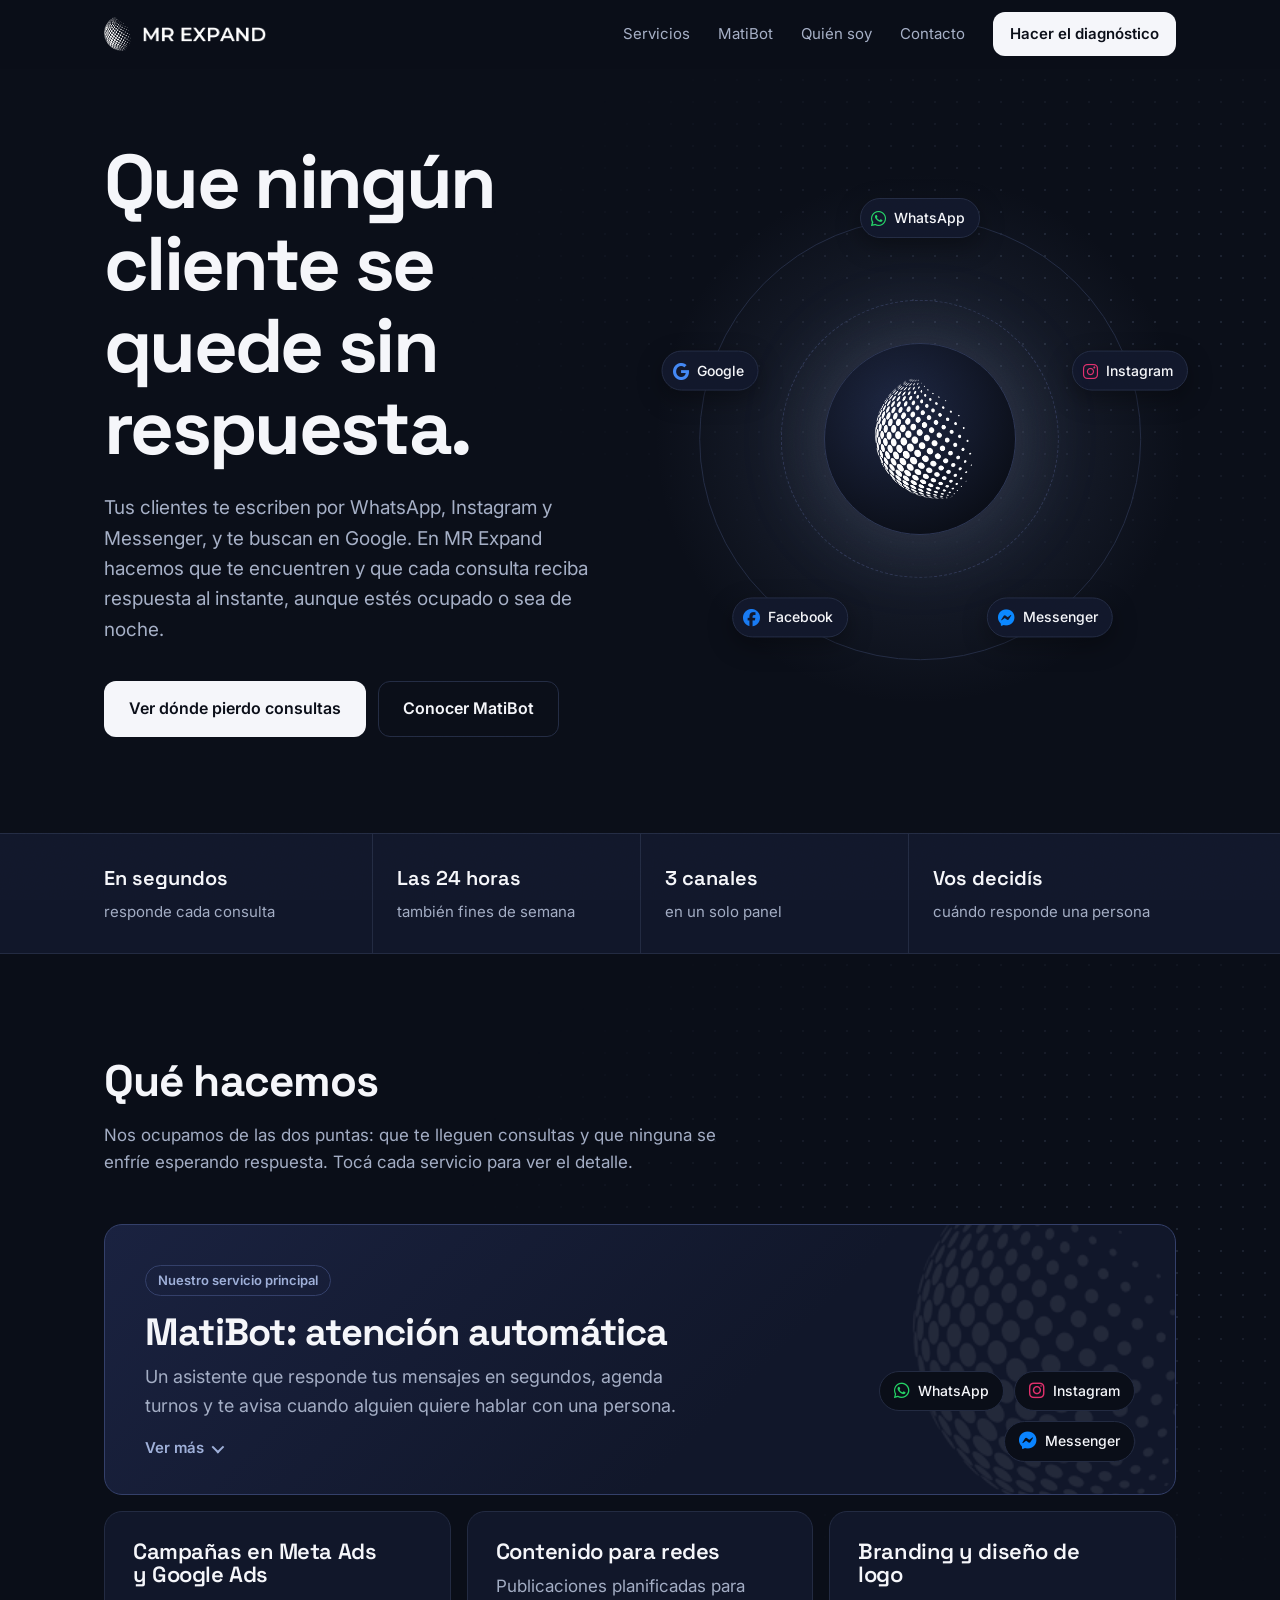
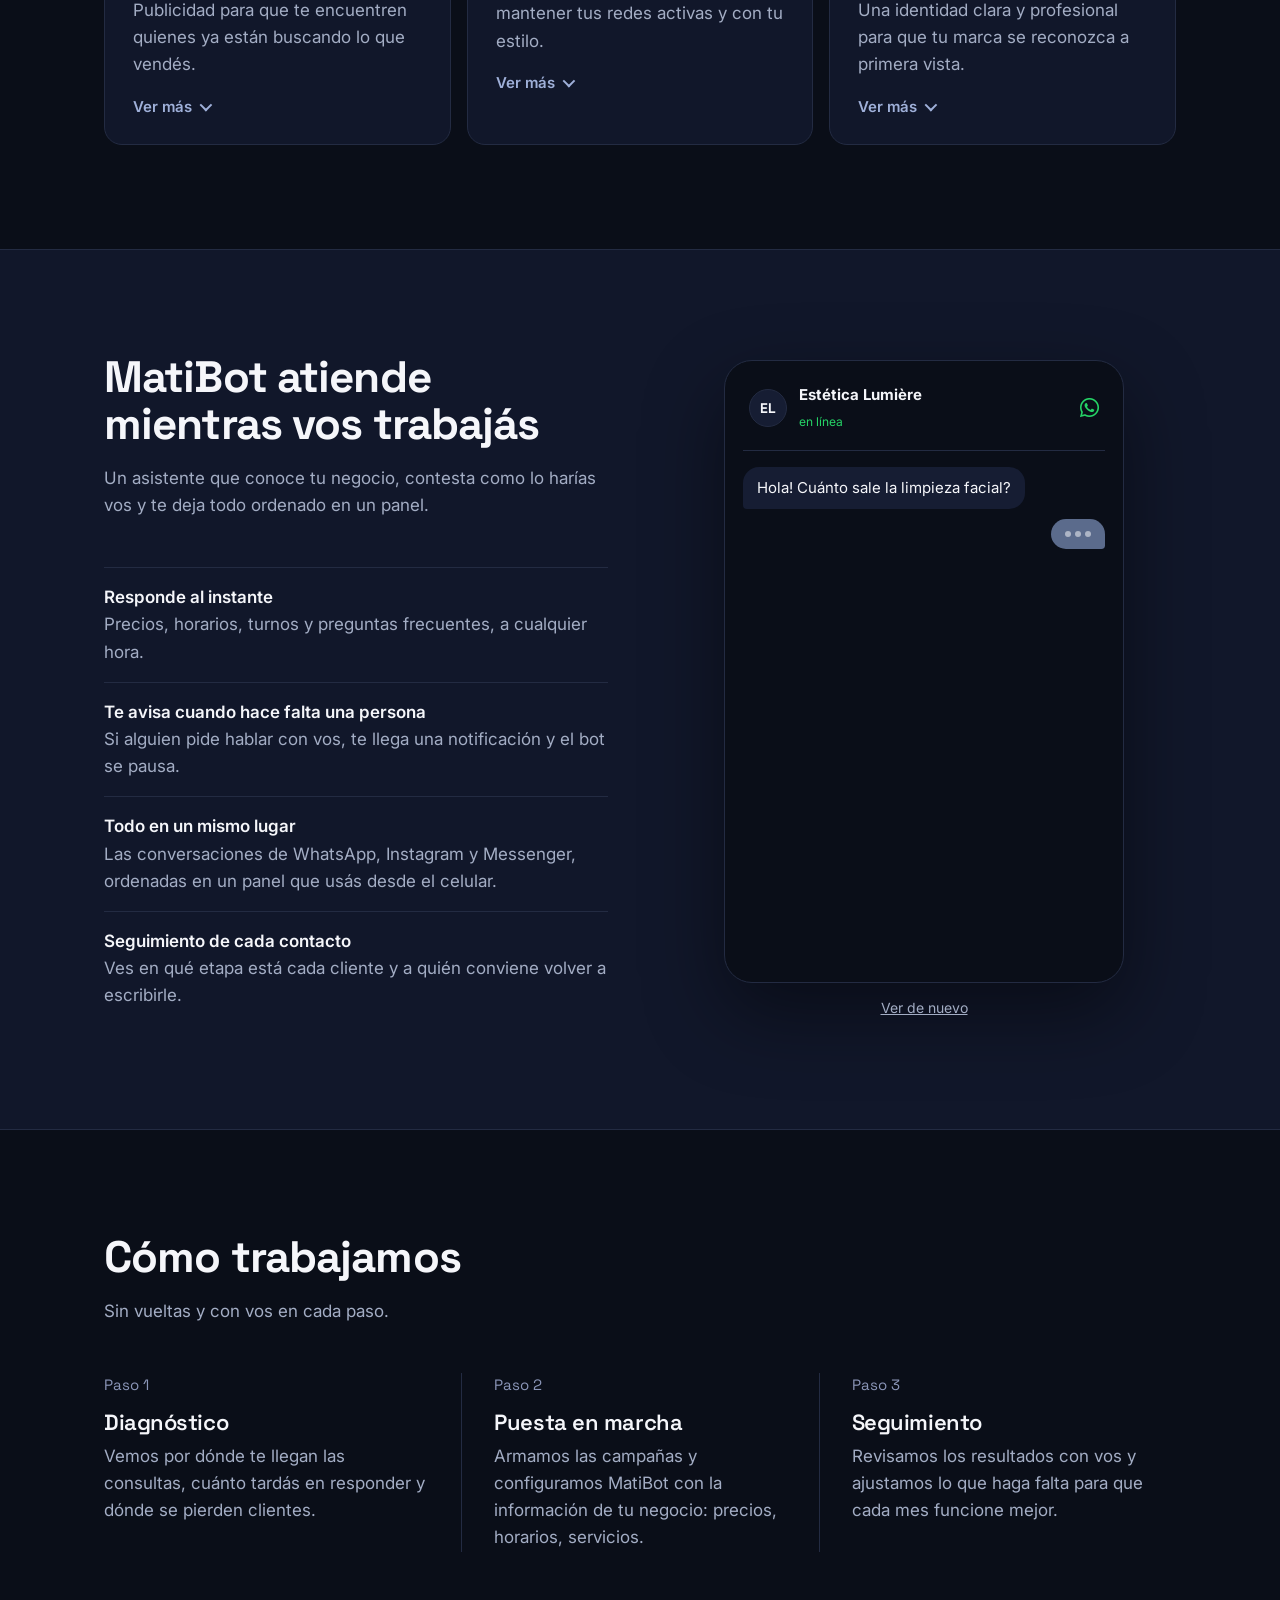
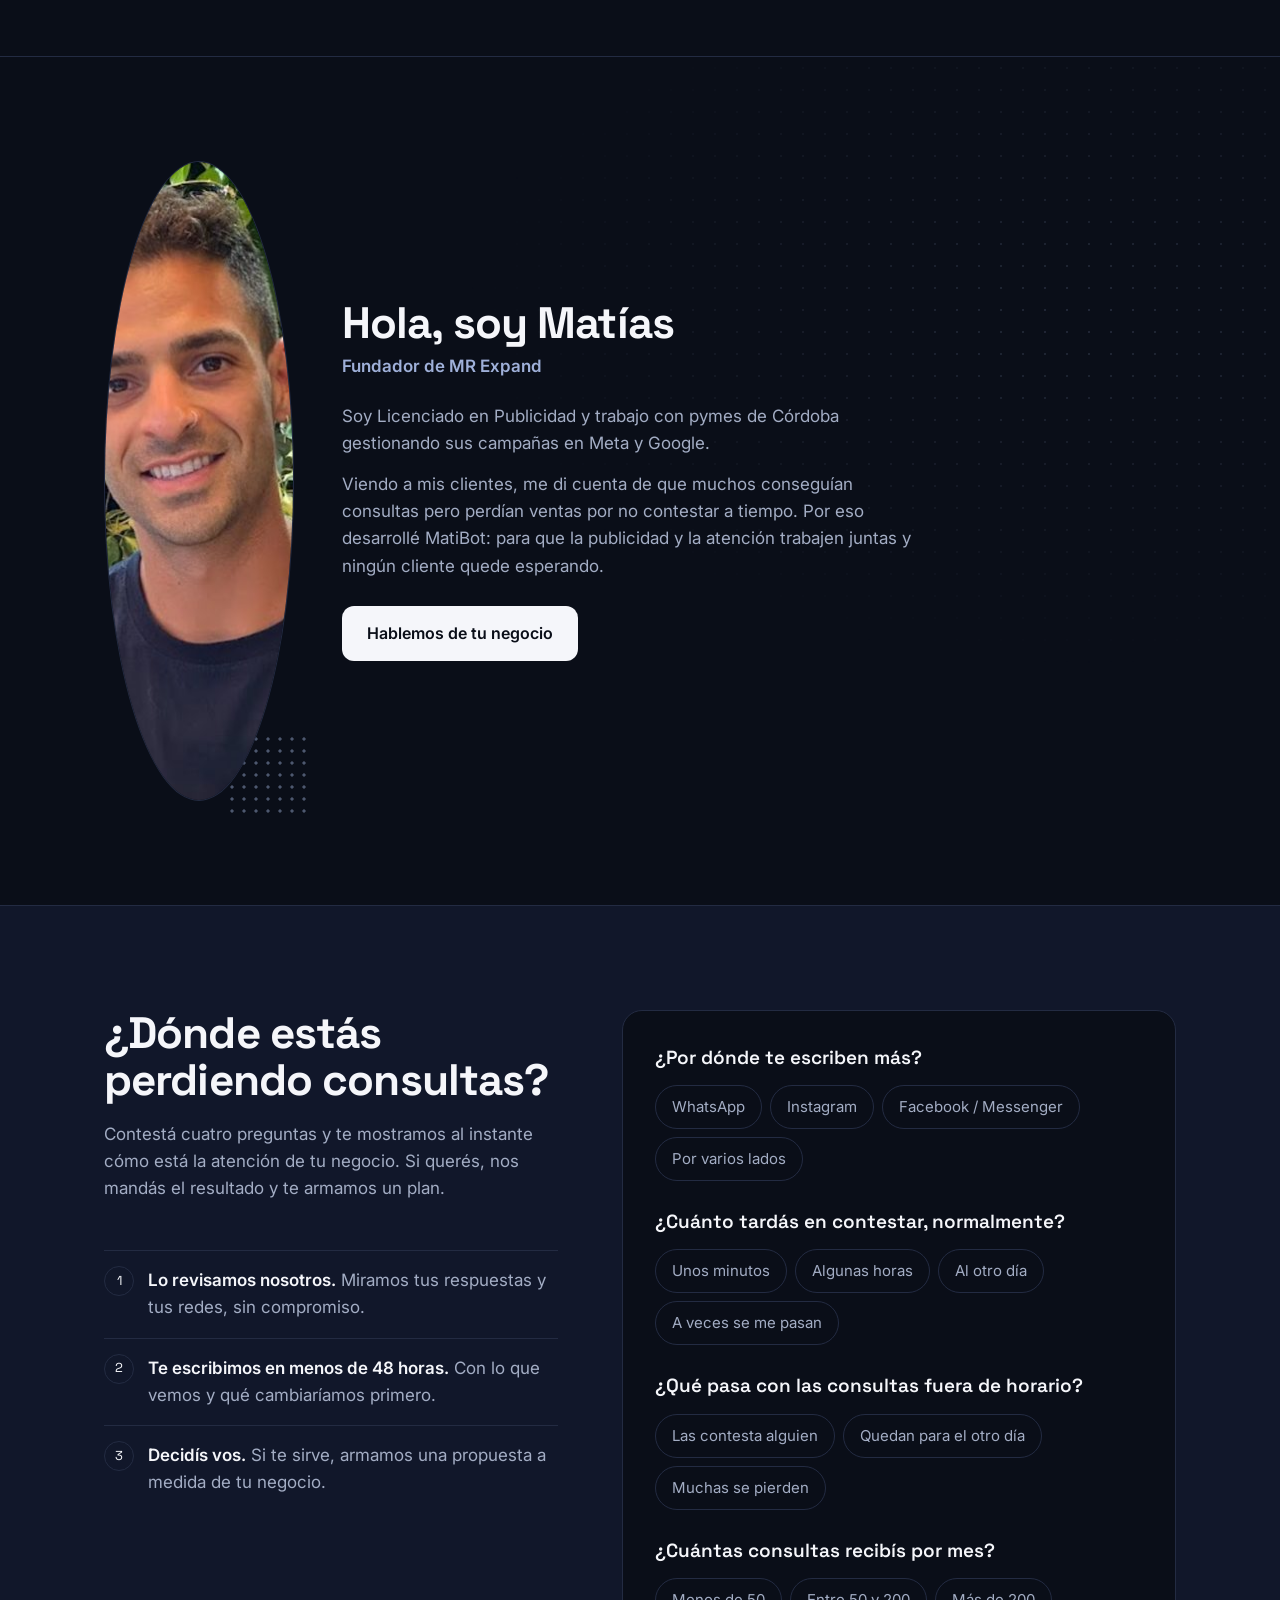
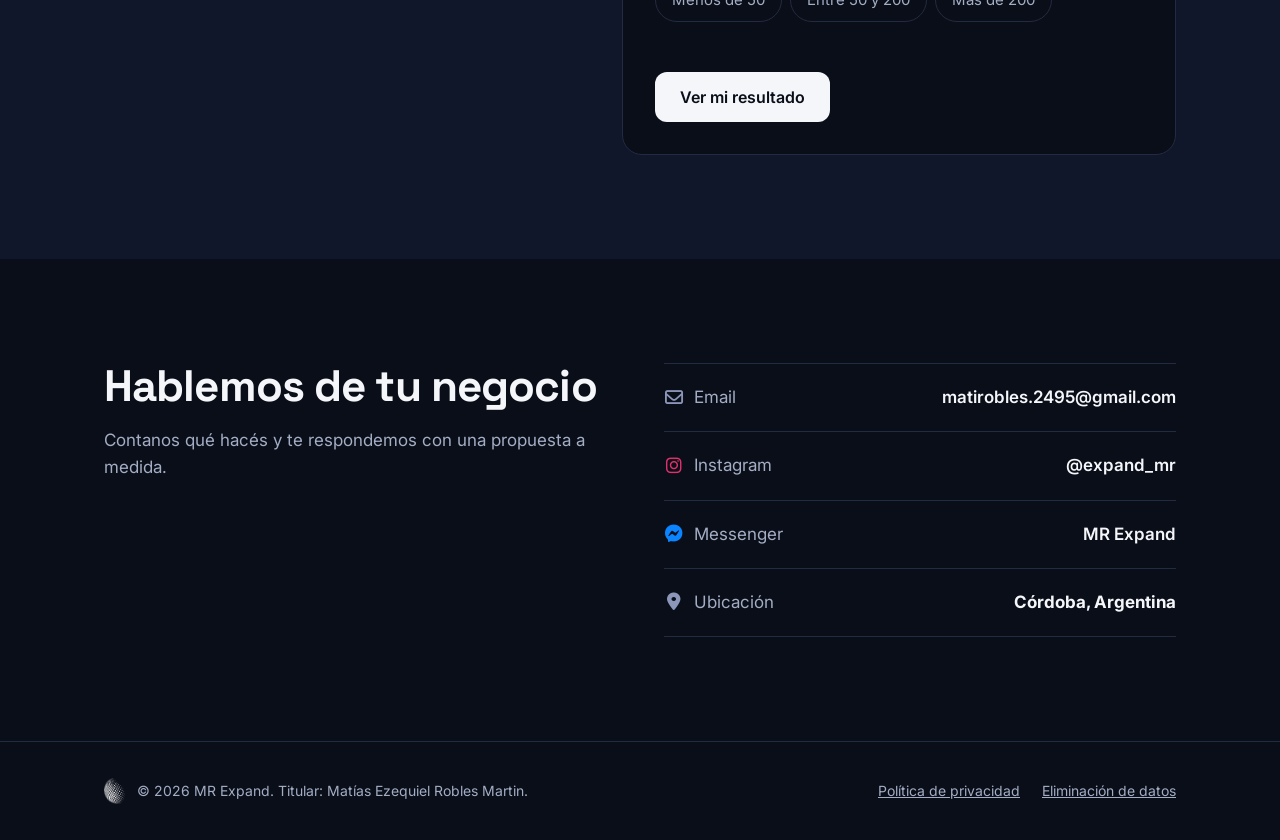
==== commit 6ee160bd: "Add files via upload" ====
--- a/index.html
+++ b/index.html
@@ -180,10 +180,10 @@
 
   /* Fundador */
   .founder{border-top:1px solid var(--line)}
-  .founder .wrap{display:grid;grid-template-columns:340px 1fr;gap:64px;align-items:center}
-  .portrait{position:relative;width:100%;max-width:340px}
-  .portrait img{display:block;width:100%;aspect-ratio:1;object-fit:cover;border-radius:24px;border:1px solid var(--line)}
-  .portrait::after{content:"";position:absolute;right:-18px;bottom:-18px;width:120px;height:120px;z-index:-1;
+  .founder .wrap{display:grid;grid-template-columns:190px 1fr;gap:48px;align-items:center}
+  .portrait{position:relative;width:100%;max-width:190px}
+  .portrait img{display:block;width:100%;aspect-ratio:1;object-fit:cover;border-radius:50%;border:1px solid var(--line)}
+  .portrait::after{content:"";position:absolute;right:-12px;bottom:-12px;width:80px;height:80px;z-index:-1;
     background-image:radial-gradient(rgba(159,176,217,.45) 1.4px, transparent 1.8px);background-size:12px 12px}
   .founder h2{margin-bottom:6px}
   .role{color:var(--glow);font-weight:600;margin-bottom:22px}
@@ -253,7 +253,7 @@
     .steps{grid-template-columns:1fr}
     .step,.step + .step{padding:24px 0;border-left:none;border-top:1px solid var(--line)}
     .founder .wrap{gap:40px}
-    .portrait{max-width:300px}
+    .portrait{max-width:150px}
     section{padding:72px 0}
     .quiz{padding:24px}
     .chip{font-size:13px;padding:6px 11px 6px 8px}
@@ -462,7 +462,7 @@
       <div>
         <h2 id="t-founder">Hola, soy Matías</h2>
         <p class="role">Fundador de MR Expand</p>
-        <p class="bio">Estoy en el tramo final de la Licenciatura en Publicidad y trabajo con pymes de Córdoba gestionando sus campañas en Meta y Google.</p>
+        <p class="bio">Soy Licenciado en Publicidad y trabajo con pymes de Córdoba gestionando sus campañas en Meta y Google.</p>
         <p class="bio">Viendo a mis clientes, me di cuenta de que muchos conseguían consultas pero perdían ventas por no contestar a tiempo. Por eso desarrollé MatiBot: para que la publicidad y la atención trabajen juntas y ningún cliente quede esperando.</p>
         <div class="actions">
           <a class="btn btn-primary" href="#contacto">Hablemos de tu negocio</a>
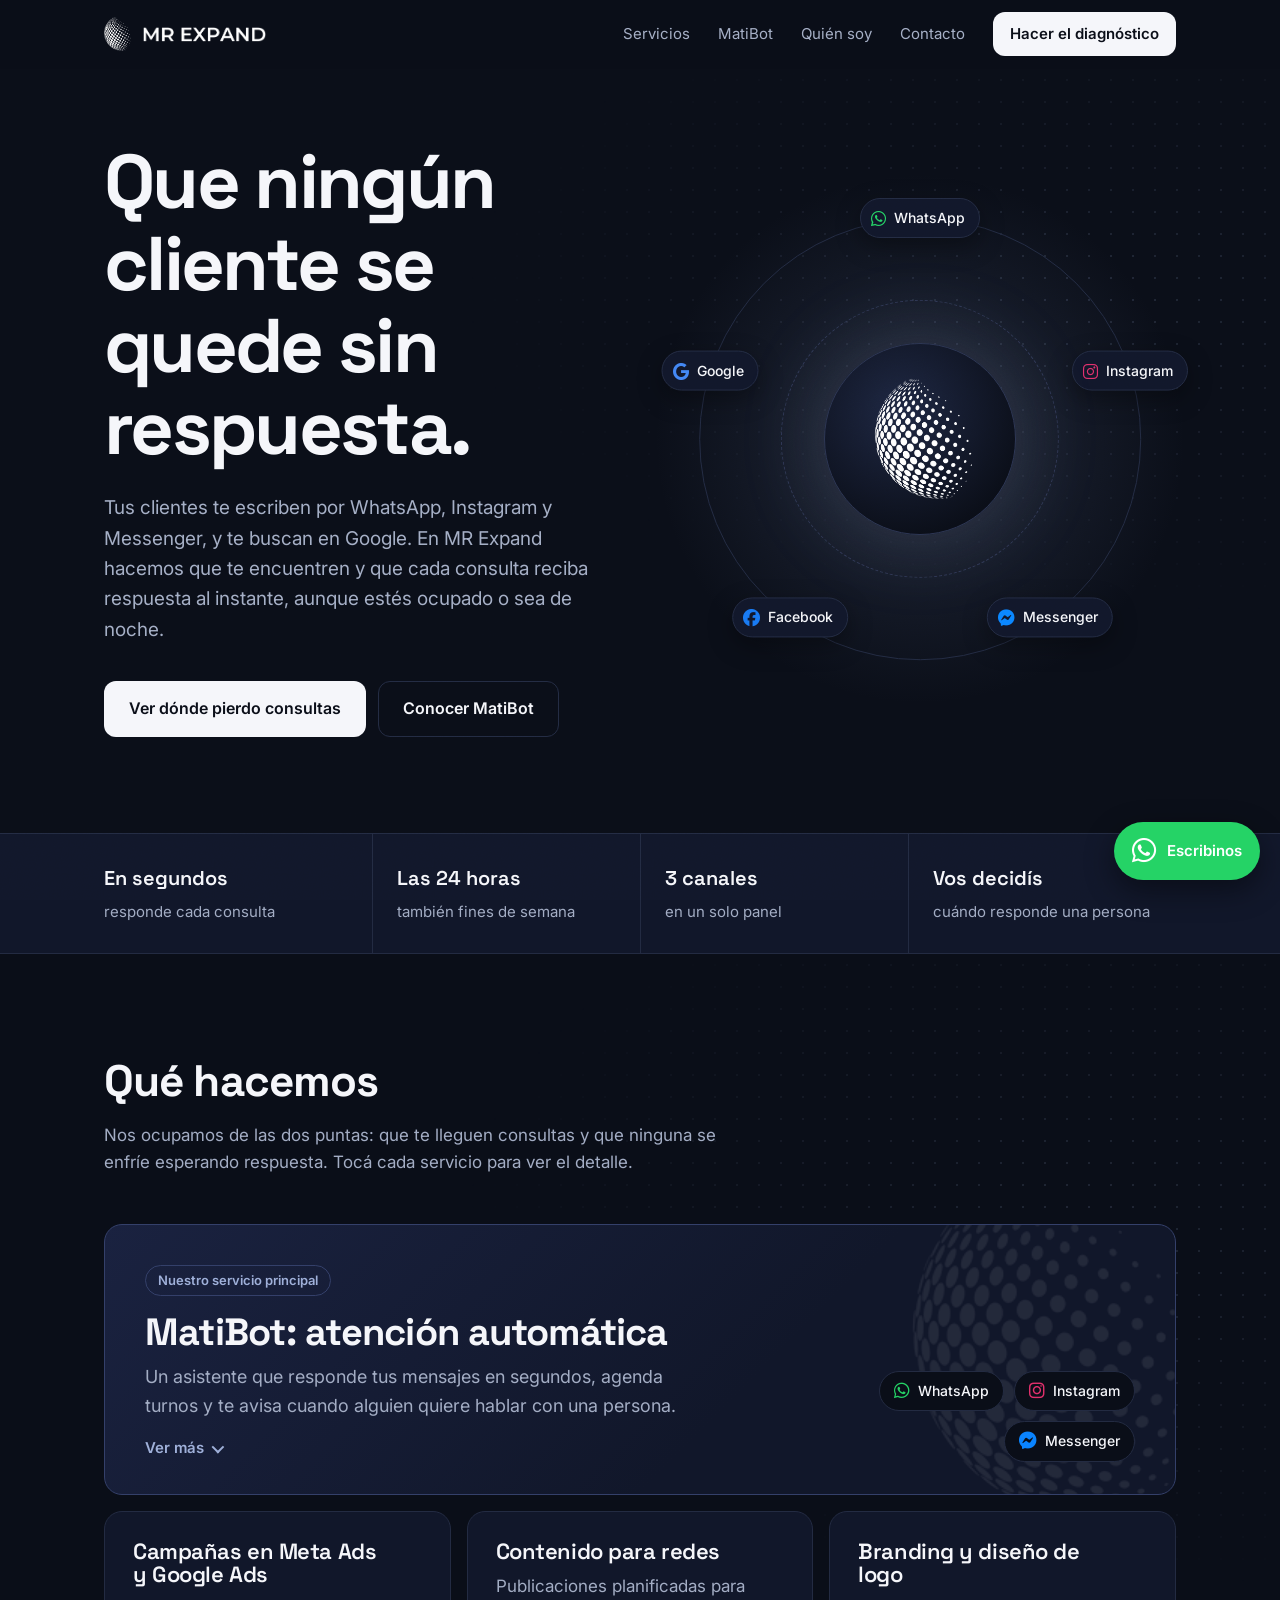
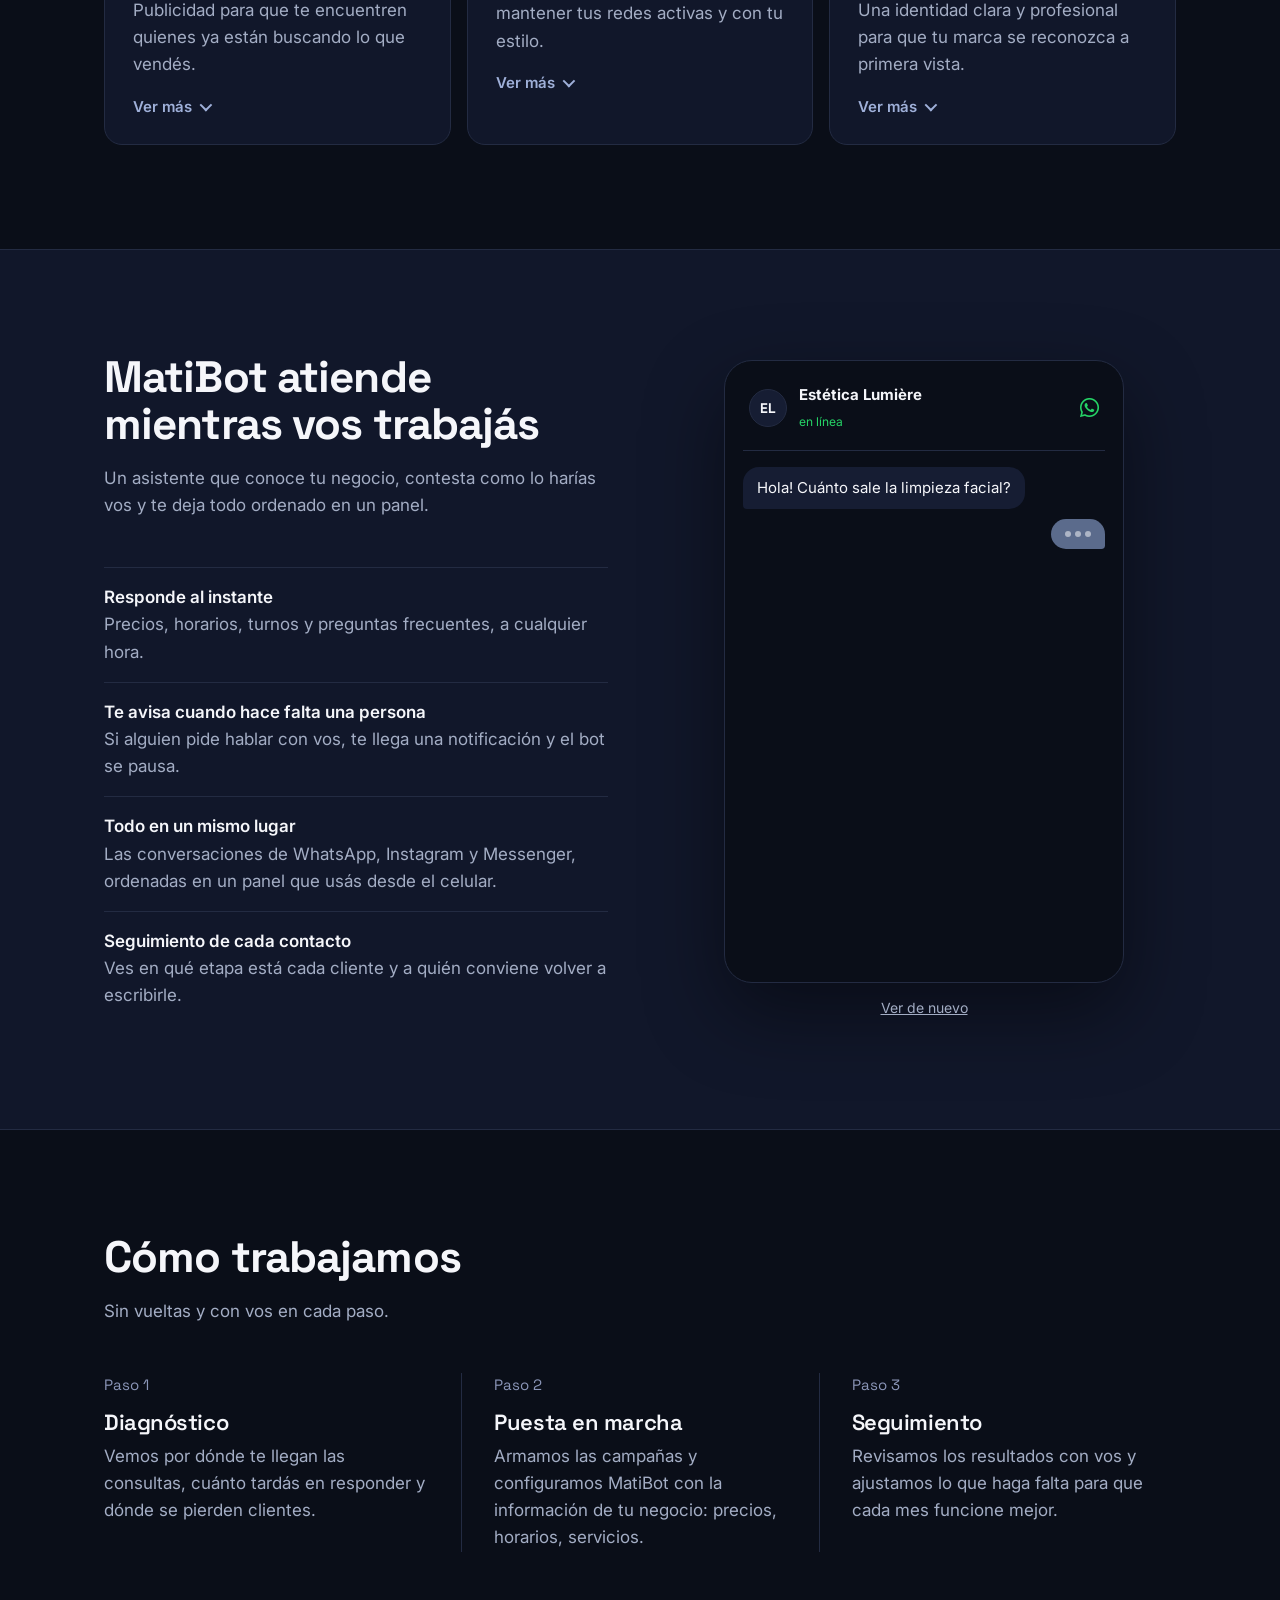
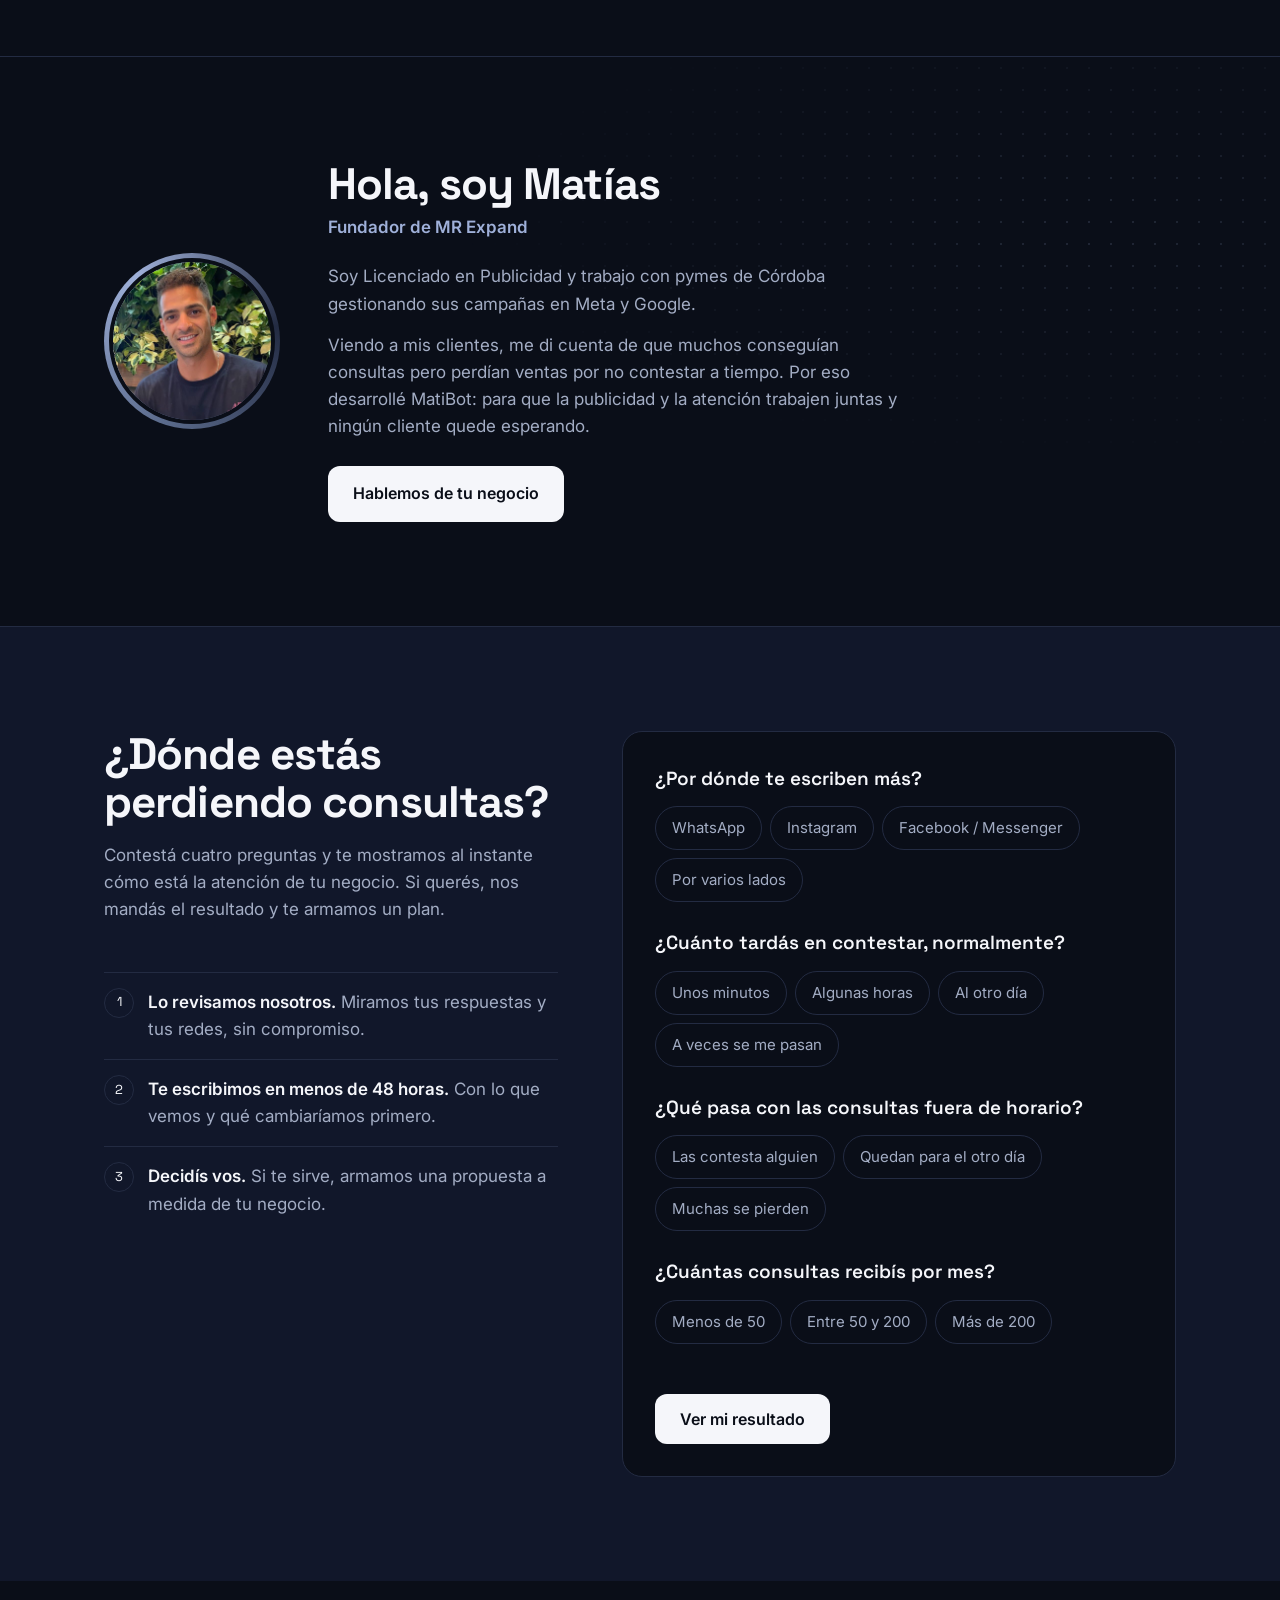
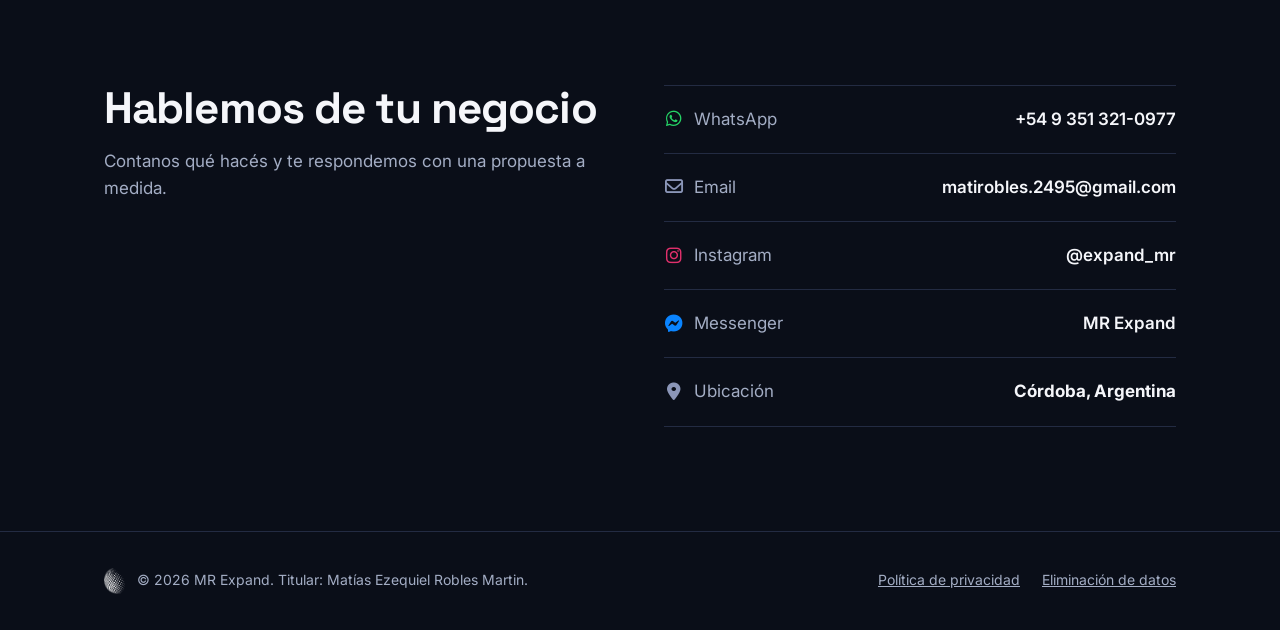
==== commit 281dd2bf: "Add files via upload" ====
--- a/index.html
+++ b/index.html
@@ -180,11 +180,11 @@
 
   /* Fundador */
   .founder{border-top:1px solid var(--line)}
-  .founder .wrap{display:grid;grid-template-columns:190px 1fr;gap:48px;align-items:center}
-  .portrait{position:relative;width:100%;max-width:190px}
-  .portrait img{display:block;width:100%;aspect-ratio:1;object-fit:cover;border-radius:50%;border:1px solid var(--line)}
-  .portrait::after{content:"";position:absolute;right:-12px;bottom:-12px;width:80px;height:80px;z-index:-1;
-    background-image:radial-gradient(rgba(159,176,217,.45) 1.4px, transparent 1.8px);background-size:12px 12px}
+  .founder .wrap{display:grid;grid-template-columns:auto 1fr;gap:48px;align-items:center}
+  .portrait{position:relative;width:176px;height:176px;border-radius:50%;padding:5px;
+    background:conic-gradient(from 200deg, #5B6B8C, #9FB0D9, #232B42, #5B6B8C)}
+  .portrait img{display:block;width:166px;height:166px;object-fit:cover;object-position:50% 30%;border-radius:50%;border:4px solid var(--bg)}
+  
   .founder h2{margin-bottom:6px}
   .role{color:var(--glow);font-weight:600;margin-bottom:22px}
   .founder p.bio{color:var(--muted);max-width:34em;margin-bottom:14px}
@@ -231,6 +231,13 @@
   .channels a{font-weight:600;text-decoration:none}
   .channels a:hover{text-decoration:underline}
 
+  .wa-float{position:fixed;right:20px;bottom:calc(20px + env(safe-area-inset-bottom,0px));z-index:120;
+    display:flex;align-items:center;gap:10px;height:58px;padding:0 18px;border-radius:999px;background:#25D366;color:#fff;
+    text-decoration:none;font-weight:600;font-size:15px;box-shadow:0 10px 30px rgba(0,0,0,.45)}
+  .wa-float i{font-size:28px}
+  .wa-float span{display:none}
+  .wa-float:hover{background:#1EBE5A}
+  @media (min-width:900px){.wa-float span{display:inline}}
   footer{border-top:1px solid var(--line);padding:36px 0;font-size:14px;color:var(--muted)}
   footer .wrap{display:flex;justify-content:space-between;align-items:center;gap:20px;flex-wrap:wrap}
   footer .brand{display:flex;align-items:center;gap:12px}
@@ -253,7 +260,7 @@
     .steps{grid-template-columns:1fr}
     .step,.step + .step{padding:24px 0;border-left:none;border-top:1px solid var(--line)}
     .founder .wrap{gap:40px}
-    .portrait{max-width:150px}
+    .founder .wrap{grid-template-columns:1fr}
     section{padding:72px 0}
     .quiz{padding:24px}
     .chip{font-size:13px;padding:6px 11px 6px 8px}
@@ -527,8 +534,8 @@
           <p id="r-text"></p>
           <label class="field"><span>¿Cómo se llama tu negocio?</span><input id="negocio" type="text" autocomplete="organization" placeholder="Ej.: Estética Lumière"></label>
           <div class="actions">
-            <a class="btn btn-primary" id="send" href="#">Enviar mi diagnóstico por mail</a>
-            <a class="btn btn-ghost" href="https://m.me/671907219344800" target="_blank" rel="noopener"><i class="fa-brands fa-facebook-messenger"></i>Escribirnos por Messenger</a>
+            <a class="btn btn-primary" id="send-wa" href="#"><i class="fa-brands fa-whatsapp"></i>Enviar por WhatsApp</a>
+            <a class="btn btn-ghost" id="send" href="#">Enviar por mail</a>
           </div>
         </div>
       </form>
@@ -542,6 +549,7 @@
         <p class="intro">Contanos qué hacés y te respondemos con una propuesta a medida.</p>
       </div>
       <ul class="channels">
+        <li><span style="--c:var(--wa)"><i class="fa-brands fa-whatsapp"></i>WhatsApp</span><a href="https://wa.me/5493513210977?text=Hola%2C%20vengo%20de%20la%20web%20de%20MR%20Expand" target="_blank" rel="noopener">+54 9 351 321-0977</a></li>
         <li><span><i class="fa-regular fa-envelope"></i>Email</span><a href="mailto:matirobles.2495@gmail.com">matirobles.2495@gmail.com</a></li>
         <li><span style="--c:var(--ig)"><i class="fa-brands fa-instagram"></i>Instagram</span><a href="https://www.instagram.com/expand_mr/" target="_blank" rel="noopener">@expand_mr</a></li>
         <li><span style="--c:var(--ms)"><i class="fa-brands fa-facebook-messenger"></i>Messenger</span><a href="https://m.me/671907219344800" target="_blank" rel="noopener">MR Expand</a></li>
@@ -560,6 +568,8 @@
     </nav>
   </div>
 </footer>
+
+<a class="wa-float" href="https://wa.me/5493513210977?text=Hola%2C%20vengo%20de%20la%20web%20de%20MR%20Expand" target="_blank" rel="noopener" aria-label="Escribinos por WhatsApp"><i class="fa-brands fa-whatsapp"></i><span>Escribinos</span></a>
 
 <script>
 (function(){
@@ -636,6 +646,20 @@
     requestAnimationFrame(function(){ document.getElementById('meter').style.width = pct + '%'; });
     result.scrollIntoView({behavior: reduce ? 'auto' : 'smooth', block:'nearest'});
   });
+  function resumen(){
+    var negocio = document.getElementById('negocio').value.trim() || '(sin nombre)';
+    return {negocio:negocio, body:'Hola MR Expand, hice el diagnóstico en la web.\n\n' +
+      'Negocio: ' + negocio + '\n' +
+      'Canal principal: ' + answers.canal + '\n' +
+      'Tiempo de respuesta: ' + answers.tiempo + '\n' +
+      'Fuera de horario: ' + answers.noche + '\n' +
+      'Consultas por mes: ' + answers.volumen + '\n\n' +
+      'Me gustaría que lo revisen.'};
+  }
+  document.getElementById('send-wa').addEventListener('click', function(ev){
+    ev.preventDefault();
+    window.open('https://wa.me/5493513210977?text=' + encodeURIComponent(resumen().body), '_blank', 'noopener');
+  });
   document.getElementById('send').addEventListener('click', function(ev){
     ev.preventDefault();
     var negocio = document.getElementById('negocio').value.trim() || '(sin nombre)';
